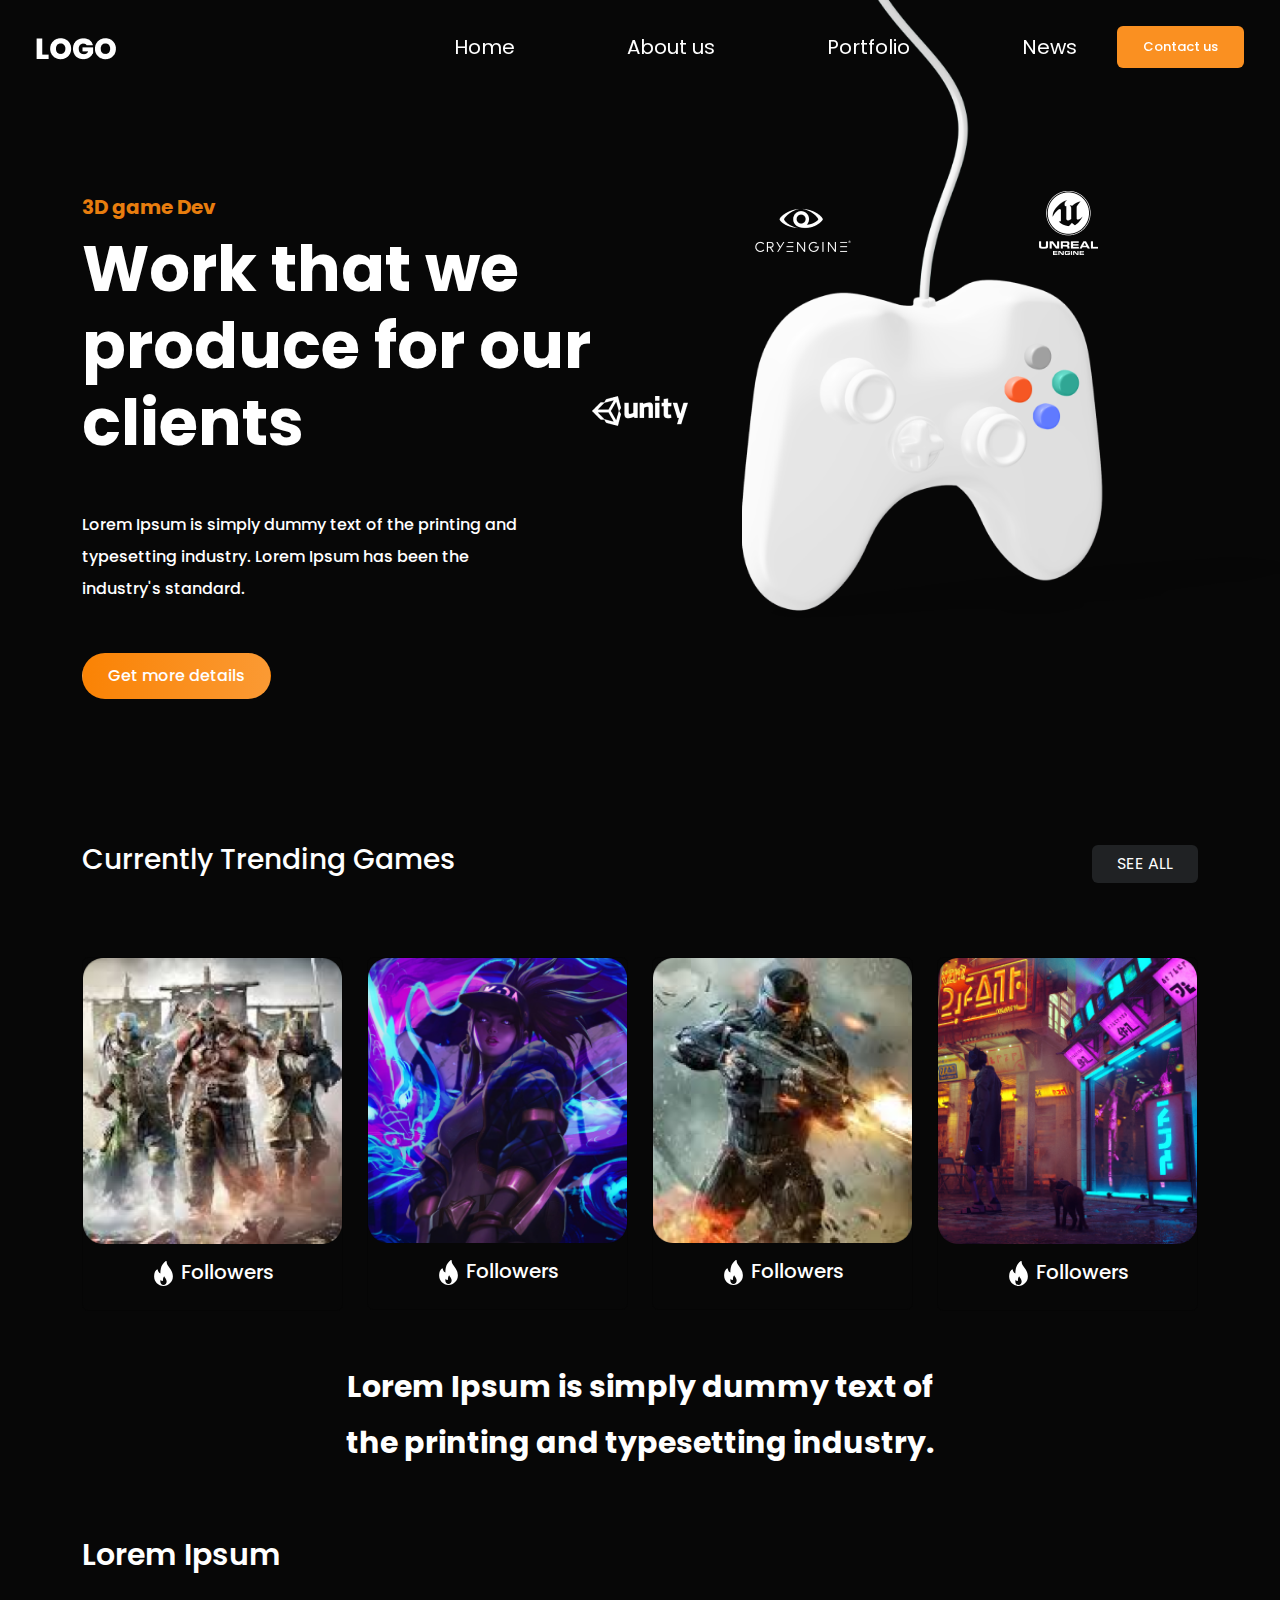
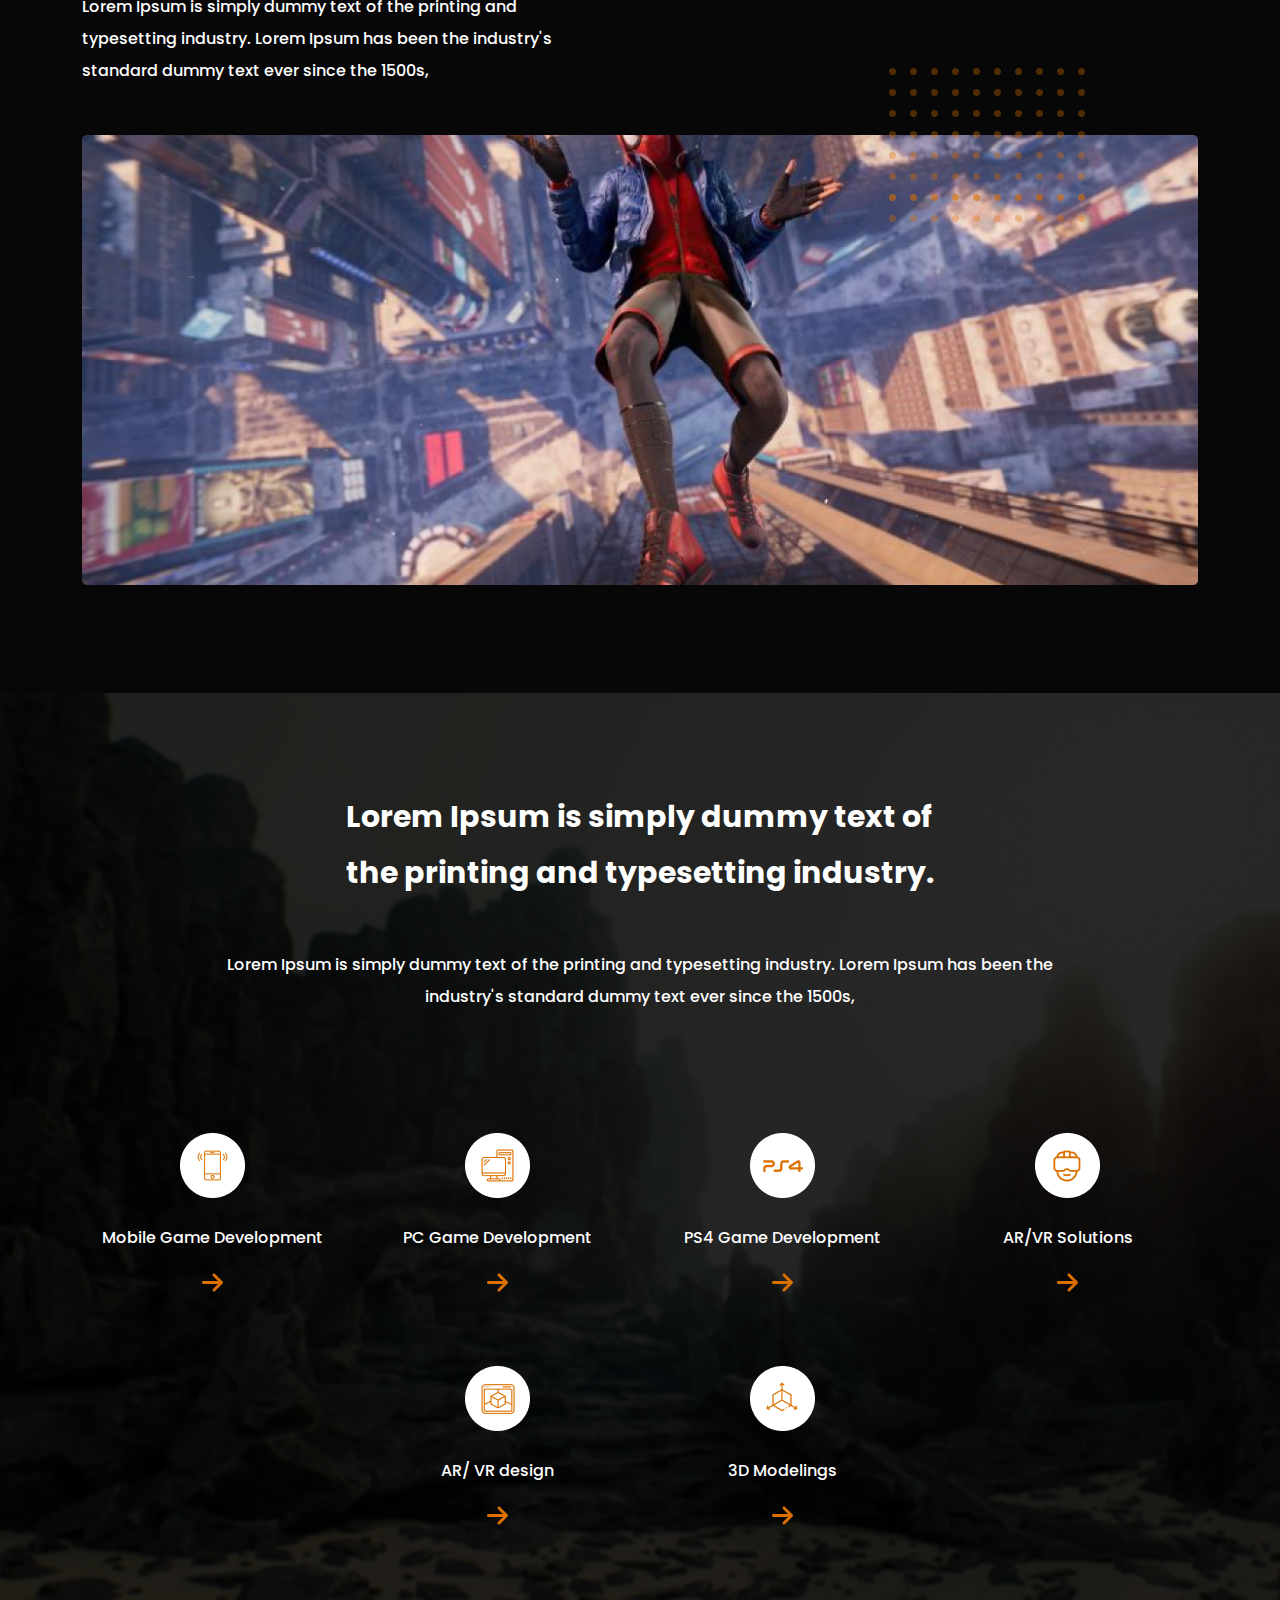
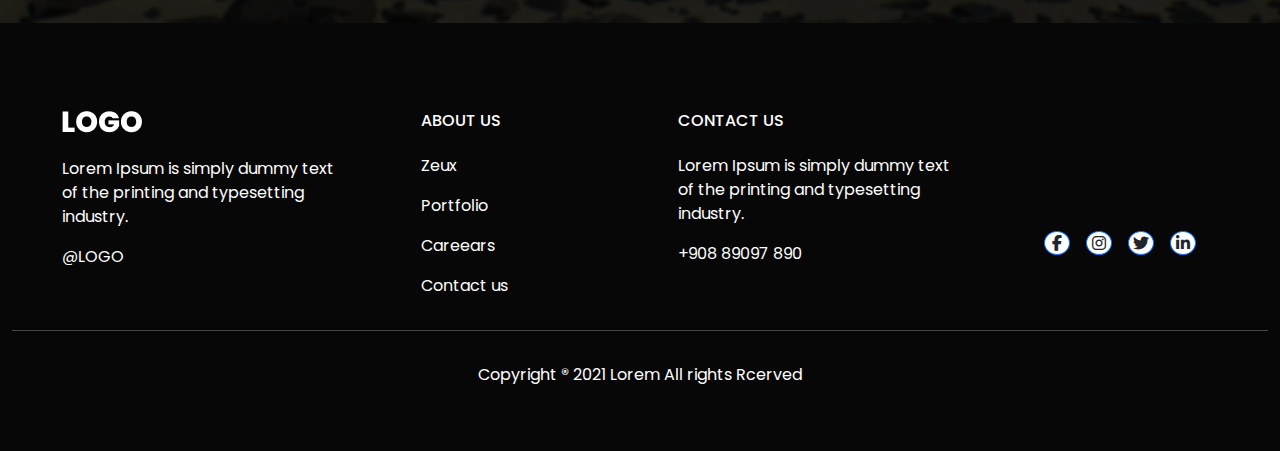
==== index.html @ c61ecbf9 "service section added" ====
<!DOCTYPE html>
<html lang="en">
  <head>
    <meta charset="UTF-8" />
    <meta name="viewport" content="width=device-width, initial-scale=1.0" />
    <title>3D Game Dev</title>
    <!-- font-awesome -->
    <link
      rel="stylesheet"
      href="https://cdnjs.cloudflare.com/ajax/libs/font-awesome/6.4.2/css/all.min.css"
    />
    <!-- bootstrap css -->
    <link rel="stylesheet" href="bootstrap/css/bootstrap.css" />
    <!-- main stylesheet -->
    <link rel="stylesheet" href="styles.css" />
  </head>
  <body>
    <!-- start header section -->
    <header class="header-sec">
      <nav class="navbar navbar-expand-lg fixed-top pt-lg-4 px-lg-4">
        <div class="container-fluid">
          <a class="navbar-brand" href="index.html">
            <img src="assets/images/LOGO.png" class="img-fluid" alt="logo" />
          </a>
          <button
            class="navbar-toggler shadow-none border-0"
            type="button"
            data-bs-toggle="offcanvas"
            data-bs-target="#offcanvasNavbar"
            aria-controls="offcanvasNavbar"
            aria-label="Toggle navigation"
          >
            <span class="navbar-toggler-icon bg-light"></span>
          </button>
          <div
            class="sidebar offcanvas offcanvas-start"
            tabindex="-1"
            id="offcanvasNavbar"
            aria-labelledby="offcanvasNavbarLabel"
          >
            <div class="offcanvas-header bg-black">
              <img src="assets/images/LOGO.png" class="img-fluid" alt="logo" />
              <button
                type="button"
                class="btn-close btn-close-white shadow-none"
                data-bs-dismiss="offcanvas"
                aria-label="Close"
              ></button>
            </div>
            <div class="offcanvas-body">
              <ul
                class="navbar-nav justify-content-lg-end justify-content-center align-items-center flex-grow-1 fs-5"
              >
                <li class="nav-item me-lg-5 pe-lg-5">
                  <a
                    class="nav-link active text-white"
                    aria-current="page"
                    href="#"
                    >Home</a
                  >
                </li>
                <li class="nav-item me-lg-5 pe-lg-5">
                  <a class="nav-link text-white" href="#">About us</a>
                </li>
                <li class="nav-item me-lg-5 pe-lg-5">
                  <a class="nav-link text-white" href="#">Portfolio</a>
                </li>
                <li class="nav-item me-lg-3 pe-lg-3 mb-lg-0 mb-md-3 mb-3">
                  <a class="nav-link text-white" href="#">News</a>
                </li>
                <button class="btn primary-btn navbtn">Contact us</button>
              </ul>
            </div>
          </div>
        </div>
      </nav>
      <!-- start hero section -->
      <section class="py-lg-5 py-5 mt-5">
        <div class="container">
          <div class="row flex-column-reverse flex-lg-row">
            <div class="col-lg-6 mb-6 mb-lg-0">
              <div class="hero_content py-lg-5 py-md-5 my-lg-5 my-md-5">
                <h4
                  class="threed-title text-center text-md-start text-lg-start"
                >
                  3D game Dev
                </h4>
                <h1
                  class="display-3 fw-bold mb-4 text-center text-md-start text-lg-start"
                >
                  Work that we produce for our clients
                </h1>
                <p
                  class="subtitle pe-lg-4 text-center text-md-start text-lg-start my-5 hero-p"
                >
                  Lorem Ipsum is simply dummy text of the printing and
                  typesetting industry. Lorem Ipsum has been the industry's
                  standard.
                </p>
                <button class="btn primary-btn herobtn mx-auto">
                  Get more details
                </button>
              </div>
            </div>
            <div class="col-lg-6">
              <div class="pt-5 pt-md-0 pt-lg-0 position-relative">
                <img
                  src="assets/images/heroimg.png"
                  alt="heroimg"
                  class="heroimg img-fluid"
                />
                <img
                  src="assets/images/cry 1.png"
                  alt="cry"
                  class="cry img-fluid"
                />
                <img
                  src="assets/images/unreal 1.png"
                  alt="unreal"
                  class="unreal img-fluid"
                />
                <img
                  src="assets/images/unity 1.png"
                  alt="unity"
                  class="unity1 img-fluid"
                />
              </div>
            </div>
          </div>
        </div>
      </section>
      <!-- end hero section -->
    </header>
    <!-- end header section -->
    <main>
      <!-- start trending game section -->
      <section class="trending-sec mb-5">
        <div class="container">
          <div class="d-flex justify-content-between align-items-center mb-5">
            <h3>Currently Trending Games</h3>
            <button
              class="btn bg-secondary text-uppercase text-white bg-opacity-25 px-4"
            >
              See All
            </button>
          </div>
          <div class="row row-cols-1 row-cols-md-4 g-4 mt-2">
            <div class="col">
              <div class="card bg-transparent">
                <img
                  src="assets/images/Rectangle 23.png"
                  class="card-img-top"
                  alt="..."
                />
                <div class="card-body text-center">
                  <h5 class="card-title text-white">
                    <svg
                      xmlns="http://www.w3.org/2000/svg"
                      width="25"
                      height="25"
                      viewBox="0 0 25 25"
                      fill="none"
                    >
                      <g clip-path="url(#clip0_1_709)">
                        <path
                          d="M21.8216 14.6372C21.5352 10.9087 19.7993 8.57221 18.2678 6.5104C16.8498 4.60161 15.625 2.95327 15.625 0.521725C15.625 0.326413 15.5156 0.147897 15.3422 0.0583953C15.1682 -0.0316437 14.9592 -0.0168976 14.801 0.0980438C12.501 1.74384 10.582 4.51772 9.91162 7.1644C9.44624 9.00703 9.38467 11.0785 9.37603 12.4466C7.252 11.993 6.77085 8.81582 6.76577 8.7812C6.74185 8.6164 6.64116 8.47299 6.49468 8.39468C6.34668 8.31738 6.17271 8.31176 6.02266 8.38603C5.91128 8.43994 3.28877 9.77246 3.13618 15.0928C3.12549 15.2698 3.125 15.4474 3.125 15.6249C3.125 20.7936 7.33081 24.9992 12.5 24.9992C12.5071 24.9997 12.5147 25.0007 12.5208 24.9992C12.5229 24.9992 12.5249 24.9992 12.5274 24.9992C17.6839 24.9844 21.875 20.7845 21.875 15.6249C21.875 15.3649 21.8216 14.6372 21.8216 14.6372ZM12.5 23.9576C10.7768 23.9576 9.375 22.4644 9.375 20.6289C9.375 20.5664 9.37451 20.5033 9.37905 20.426C9.3999 19.6519 9.54692 19.1235 9.70815 18.772C10.0103 19.421 10.5504 20.0176 11.4278 20.0176C11.7157 20.0176 11.9487 19.7846 11.9487 19.4968C11.9487 18.7553 11.964 17.8998 12.1486 17.1277C12.3129 16.4432 12.7055 15.7148 13.203 15.131C13.4242 15.8888 13.8556 16.5021 14.2767 17.1008C14.8794 17.9572 15.5025 18.8427 15.6119 20.3527C15.6185 20.4422 15.6251 20.5323 15.6251 20.6289C15.625 22.4644 14.2232 23.9576 12.5 23.9576Z"
                          fill="white"
                        />
                      </g>
                      <defs>
                        <clipPath id="clip0_1_709">
                          <rect width="25" height="25" fill="white" />
                        </clipPath>
                      </defs>
                    </svg>
                    Followers
                  </h5>
                </div>
              </div>
            </div>
            <div class="col">
              <div class="card bg-transparent">
                <img
                  src="assets/images/Rectangle 24.png"
                  class="card-img-top"
                  alt="..."
                />
                <div class="card-body text-center">
                  <h5 class="card-title text-white">
                    <svg
                      xmlns="http://www.w3.org/2000/svg"
                      width="25"
                      height="25"
                      viewBox="0 0 25 25"
                      fill="none"
                    >
                      <g clip-path="url(#clip0_1_709)">
                        <path
                          d="M21.8216 14.6372C21.5352 10.9087 19.7993 8.57221 18.2678 6.5104C16.8498 4.60161 15.625 2.95327 15.625 0.521725C15.625 0.326413 15.5156 0.147897 15.3422 0.0583953C15.1682 -0.0316437 14.9592 -0.0168976 14.801 0.0980438C12.501 1.74384 10.582 4.51772 9.91162 7.1644C9.44624 9.00703 9.38467 11.0785 9.37603 12.4466C7.252 11.993 6.77085 8.81582 6.76577 8.7812C6.74185 8.6164 6.64116 8.47299 6.49468 8.39468C6.34668 8.31738 6.17271 8.31176 6.02266 8.38603C5.91128 8.43994 3.28877 9.77246 3.13618 15.0928C3.12549 15.2698 3.125 15.4474 3.125 15.6249C3.125 20.7936 7.33081 24.9992 12.5 24.9992C12.5071 24.9997 12.5147 25.0007 12.5208 24.9992C12.5229 24.9992 12.5249 24.9992 12.5274 24.9992C17.6839 24.9844 21.875 20.7845 21.875 15.6249C21.875 15.3649 21.8216 14.6372 21.8216 14.6372ZM12.5 23.9576C10.7768 23.9576 9.375 22.4644 9.375 20.6289C9.375 20.5664 9.37451 20.5033 9.37905 20.426C9.3999 19.6519 9.54692 19.1235 9.70815 18.772C10.0103 19.421 10.5504 20.0176 11.4278 20.0176C11.7157 20.0176 11.9487 19.7846 11.9487 19.4968C11.9487 18.7553 11.964 17.8998 12.1486 17.1277C12.3129 16.4432 12.7055 15.7148 13.203 15.131C13.4242 15.8888 13.8556 16.5021 14.2767 17.1008C14.8794 17.9572 15.5025 18.8427 15.6119 20.3527C15.6185 20.4422 15.6251 20.5323 15.6251 20.6289C15.625 22.4644 14.2232 23.9576 12.5 23.9576Z"
                          fill="white"
                        />
                      </g>
                      <defs>
                        <clipPath id="clip0_1_709">
                          <rect width="25" height="25" fill="white" />
                        </clipPath>
                      </defs>
                    </svg>
                    Followers
                  </h5>
                </div>
              </div>
            </div>
            <div class="col">
              <div class="card bg-transparent">
                <img
                  src="assets/images/Rectangle 25.png"
                  class="card-img-top"
                  alt="..."
                />
                <div class="card-body text-center">
                  <h5 class="card-title text-white">
                    <svg
                      xmlns="http://www.w3.org/2000/svg"
                      width="25"
                      height="25"
                      viewBox="0 0 25 25"
                      fill="none"
                    >
                      <g clip-path="url(#clip0_1_709)">
                        <path
                          d="M21.8216 14.6372C21.5352 10.9087 19.7993 8.57221 18.2678 6.5104C16.8498 4.60161 15.625 2.95327 15.625 0.521725C15.625 0.326413 15.5156 0.147897 15.3422 0.0583953C15.1682 -0.0316437 14.9592 -0.0168976 14.801 0.0980438C12.501 1.74384 10.582 4.51772 9.91162 7.1644C9.44624 9.00703 9.38467 11.0785 9.37603 12.4466C7.252 11.993 6.77085 8.81582 6.76577 8.7812C6.74185 8.6164 6.64116 8.47299 6.49468 8.39468C6.34668 8.31738 6.17271 8.31176 6.02266 8.38603C5.91128 8.43994 3.28877 9.77246 3.13618 15.0928C3.12549 15.2698 3.125 15.4474 3.125 15.6249C3.125 20.7936 7.33081 24.9992 12.5 24.9992C12.5071 24.9997 12.5147 25.0007 12.5208 24.9992C12.5229 24.9992 12.5249 24.9992 12.5274 24.9992C17.6839 24.9844 21.875 20.7845 21.875 15.6249C21.875 15.3649 21.8216 14.6372 21.8216 14.6372ZM12.5 23.9576C10.7768 23.9576 9.375 22.4644 9.375 20.6289C9.375 20.5664 9.37451 20.5033 9.37905 20.426C9.3999 19.6519 9.54692 19.1235 9.70815 18.772C10.0103 19.421 10.5504 20.0176 11.4278 20.0176C11.7157 20.0176 11.9487 19.7846 11.9487 19.4968C11.9487 18.7553 11.964 17.8998 12.1486 17.1277C12.3129 16.4432 12.7055 15.7148 13.203 15.131C13.4242 15.8888 13.8556 16.5021 14.2767 17.1008C14.8794 17.9572 15.5025 18.8427 15.6119 20.3527C15.6185 20.4422 15.6251 20.5323 15.6251 20.6289C15.625 22.4644 14.2232 23.9576 12.5 23.9576Z"
                          fill="white"
                        />
                      </g>
                      <defs>
                        <clipPath id="clip0_1_709">
                          <rect width="25" height="25" fill="white" />
                        </clipPath>
                      </defs>
                    </svg>
                    Followers
                  </h5>
                </div>
              </div>
            </div>
            <div class="col">
              <div class="card bg-transparent">
                <img
                  src="assets/images/Rectangle 26.png"
                  class="card-img-top"
                  alt="..."
                />
                <div class="card-body text-center">
                  <h5 class="card-title text-white">
                    <svg
                      xmlns="http://www.w3.org/2000/svg"
                      width="25"
                      height="25"
                      viewBox="0 0 25 25"
                      fill="none"
                    >
                      <g clip-path="url(#clip0_1_709)">
                        <path
                          d="M21.8216 14.6372C21.5352 10.9087 19.7993 8.57221 18.2678 6.5104C16.8498 4.60161 15.625 2.95327 15.625 0.521725C15.625 0.326413 15.5156 0.147897 15.3422 0.0583953C15.1682 -0.0316437 14.9592 -0.0168976 14.801 0.0980438C12.501 1.74384 10.582 4.51772 9.91162 7.1644C9.44624 9.00703 9.38467 11.0785 9.37603 12.4466C7.252 11.993 6.77085 8.81582 6.76577 8.7812C6.74185 8.6164 6.64116 8.47299 6.49468 8.39468C6.34668 8.31738 6.17271 8.31176 6.02266 8.38603C5.91128 8.43994 3.28877 9.77246 3.13618 15.0928C3.12549 15.2698 3.125 15.4474 3.125 15.6249C3.125 20.7936 7.33081 24.9992 12.5 24.9992C12.5071 24.9997 12.5147 25.0007 12.5208 24.9992C12.5229 24.9992 12.5249 24.9992 12.5274 24.9992C17.6839 24.9844 21.875 20.7845 21.875 15.6249C21.875 15.3649 21.8216 14.6372 21.8216 14.6372ZM12.5 23.9576C10.7768 23.9576 9.375 22.4644 9.375 20.6289C9.375 20.5664 9.37451 20.5033 9.37905 20.426C9.3999 19.6519 9.54692 19.1235 9.70815 18.772C10.0103 19.421 10.5504 20.0176 11.4278 20.0176C11.7157 20.0176 11.9487 19.7846 11.9487 19.4968C11.9487 18.7553 11.964 17.8998 12.1486 17.1277C12.3129 16.4432 12.7055 15.7148 13.203 15.131C13.4242 15.8888 13.8556 16.5021 14.2767 17.1008C14.8794 17.9572 15.5025 18.8427 15.6119 20.3527C15.6185 20.4422 15.6251 20.5323 15.6251 20.6289C15.625 22.4644 14.2232 23.9576 12.5 23.9576Z"
                          fill="white"
                        />
                      </g>
                      <defs>
                        <clipPath id="clip0_1_709">
                          <rect width="25" height="25" fill="white" />
                        </clipPath>
                      </defs>
                    </svg>
                    Followers
                  </h5>
                </div>
              </div>
            </div>
          </div>
          <div class="row my-5">
            <h2 class="sec-title text-center trending-title">
              Lorem Ipsum is simply dummy text of the printing and typesetting
              industry.
            </h2>
          </div>
          <div class="row align-items-center mt-5 justify-content-start">
            <h4 class="sec-title fw-semibold text-start">Lorem Ipsum</h4>
            <p class="subtitle trending-sub mb-5">
              Lorem Ipsum is simply dummy text of the printing and typesetting
              industry. Lorem Ipsum has been the industry's standard dummy text
              ever since the 1500s,
            </p>
            <div class="col-12 position-relative">
              <img
                src="assets/images/trendinggame.png"
                alt="trending"
                class="img-fluid w-100 z-3"
              />
              <img
                src="assets/images/circle.png"
                alt="circle"
                class="img-fluid circle z-0"
              />
            </div>
          </div>
        </div>
      </section>
      <!-- end trending game section -->

      <!-- start service section -->
      <section class="services-sec">
        <div class="container">
          <div class="row py-5 justify-content-center">
            <div class="service-content mb-5">
              <h2 class="sec-title text-center trending-title pt-5">
                Lorem Ipsum is simply dummy text of the printing and typesetting
                industry.
              </h2>
              <p class="subtitle services-sub my-5 text-center">
                Lorem Ipsum is simply dummy text of the printing and typesetting
                industry. Lorem Ipsum has been the industry's standard dummy
                text ever since the 1500s,
              </p>
            </div>
            <div class="col-6 col-md-4 col-lg-3 text-center mb-5">
              <img
                src="assets/images/Group 48.png"
                class="img-fluid my-4"
                alt="g-48"
              />
              <p class="subtitle">Mobile Game Development</p>
              <svg
                xmlns="http://www.w3.org/2000/svg"
                width="21"
                height="21"
                viewBox="0 0 21 21"
                fill="none"
              >
                <g clip-path="url(#clip0_1_592)">
                  <path
                    d="M1.26222 11.974C1.34814 11.988 1.4351 11.9944 1.52211 11.9933L16.3372 11.9933L16.0141 12.1435C15.6984 12.293 15.4111 12.4964 15.1652 12.7446L11.0107 16.8991C10.4635 17.4214 10.3716 18.2616 10.7928 18.8899C11.2831 19.5595 12.2232 19.7048 12.8928 19.2146C12.9469 19.1749 12.9983 19.1317 13.0466 19.0853L20.5593 11.5726C21.1464 10.9861 21.147 10.0348 20.5605 9.44765C20.5601 9.44728 20.5597 9.44685 20.5593 9.44648L13.0466 1.93378C12.459 1.34784 11.5077 1.34916 10.9217 1.93674C10.8756 1.98299 10.8325 2.0322 10.7928 2.08404C10.3716 2.71233 10.4635 3.55258 11.0107 4.0749L15.1577 8.23693C15.3781 8.45762 15.6316 8.64267 15.909 8.78536L16.3597 8.9882L1.6048 8.9882C0.837233 8.9597 0.163813 9.49587 0.0196152 10.2503C-0.113218 11.0695 0.443098 11.8411 1.26222 11.974Z"
                    fill="#DC7000"
                  />
                </g>
                <defs>
                  <clipPath id="clip0_1_592">
                    <rect
                      width="21"
                      height="21"
                      fill="white"
                      transform="matrix(-1 0 0 -1 21 21)"
                    />
                  </clipPath>
                </defs>
              </svg>
            </div>
            <div class="col-6 col-md-4 col-lg-3 text-center mb-5">
              <img
                src="assets/images/Group 49.png"
                class="img-fluid my-4"
                alt="g-48"
              />
              <p class="subtitle">PC Game Development</p>
              <svg
                xmlns="http://www.w3.org/2000/svg"
                width="21"
                height="21"
                viewBox="0 0 21 21"
                fill="none"
              >
                <g clip-path="url(#clip0_1_592)">
                  <path
                    d="M1.26222 11.974C1.34814 11.988 1.4351 11.9944 1.52211 11.9933L16.3372 11.9933L16.0141 12.1435C15.6984 12.293 15.4111 12.4964 15.1652 12.7446L11.0107 16.8991C10.4635 17.4214 10.3716 18.2616 10.7928 18.8899C11.2831 19.5595 12.2232 19.7048 12.8928 19.2146C12.9469 19.1749 12.9983 19.1317 13.0466 19.0853L20.5593 11.5726C21.1464 10.9861 21.147 10.0348 20.5605 9.44765C20.5601 9.44728 20.5597 9.44685 20.5593 9.44648L13.0466 1.93378C12.459 1.34784 11.5077 1.34916 10.9217 1.93674C10.8756 1.98299 10.8325 2.0322 10.7928 2.08404C10.3716 2.71233 10.4635 3.55258 11.0107 4.0749L15.1577 8.23693C15.3781 8.45762 15.6316 8.64267 15.909 8.78536L16.3597 8.9882L1.6048 8.9882C0.837233 8.9597 0.163813 9.49587 0.0196152 10.2503C-0.113218 11.0695 0.443098 11.8411 1.26222 11.974Z"
                    fill="#DC7000"
                  />
                </g>
                <defs>
                  <clipPath id="clip0_1_592">
                    <rect
                      width="21"
                      height="21"
                      fill="white"
                      transform="matrix(-1 0 0 -1 21 21)"
                    />
                  </clipPath>
                </defs>
              </svg>
            </div>
            <div class="col-6 col-md-4 col-lg-3 text-center mb-5">
              <img
                src="assets/images/Group 50.png"
                class="img-fluid my-4"
                alt="g-48"
              />
              <p class="subtitle">PS4 Game Development</p>
              <svg
                xmlns="http://www.w3.org/2000/svg"
                width="21"
                height="21"
                viewBox="0 0 21 21"
                fill="none"
              >
                <g clip-path="url(#clip0_1_592)">
                  <path
                    d="M1.26222 11.974C1.34814 11.988 1.4351 11.9944 1.52211 11.9933L16.3372 11.9933L16.0141 12.1435C15.6984 12.293 15.4111 12.4964 15.1652 12.7446L11.0107 16.8991C10.4635 17.4214 10.3716 18.2616 10.7928 18.8899C11.2831 19.5595 12.2232 19.7048 12.8928 19.2146C12.9469 19.1749 12.9983 19.1317 13.0466 19.0853L20.5593 11.5726C21.1464 10.9861 21.147 10.0348 20.5605 9.44765C20.5601 9.44728 20.5597 9.44685 20.5593 9.44648L13.0466 1.93378C12.459 1.34784 11.5077 1.34916 10.9217 1.93674C10.8756 1.98299 10.8325 2.0322 10.7928 2.08404C10.3716 2.71233 10.4635 3.55258 11.0107 4.0749L15.1577 8.23693C15.3781 8.45762 15.6316 8.64267 15.909 8.78536L16.3597 8.9882L1.6048 8.9882C0.837233 8.9597 0.163813 9.49587 0.0196152 10.2503C-0.113218 11.0695 0.443098 11.8411 1.26222 11.974Z"
                    fill="#DC7000"
                  />
                </g>
                <defs>
                  <clipPath id="clip0_1_592">
                    <rect
                      width="21"
                      height="21"
                      fill="white"
                      transform="matrix(-1 0 0 -1 21 21)"
                    />
                  </clipPath>
                </defs>
              </svg>
            </div>
            <div class="col-6 col-md-4 col-lg-3 text-center mb-5">
              <img
                src="assets/images/Group 51.png"
                class="img-fluid my-4"
                alt="g-48"
              />
              <p class="subtitle">AR/VR Solutions</p>
              <svg
                xmlns="http://www.w3.org/2000/svg"
                width="21"
                height="21"
                viewBox="0 0 21 21"
                fill="none"
              >
                <g clip-path="url(#clip0_1_592)">
                  <path
                    d="M1.26222 11.974C1.34814 11.988 1.4351 11.9944 1.52211 11.9933L16.3372 11.9933L16.0141 12.1435C15.6984 12.293 15.4111 12.4964 15.1652 12.7446L11.0107 16.8991C10.4635 17.4214 10.3716 18.2616 10.7928 18.8899C11.2831 19.5595 12.2232 19.7048 12.8928 19.2146C12.9469 19.1749 12.9983 19.1317 13.0466 19.0853L20.5593 11.5726C21.1464 10.9861 21.147 10.0348 20.5605 9.44765C20.5601 9.44728 20.5597 9.44685 20.5593 9.44648L13.0466 1.93378C12.459 1.34784 11.5077 1.34916 10.9217 1.93674C10.8756 1.98299 10.8325 2.0322 10.7928 2.08404C10.3716 2.71233 10.4635 3.55258 11.0107 4.0749L15.1577 8.23693C15.3781 8.45762 15.6316 8.64267 15.909 8.78536L16.3597 8.9882L1.6048 8.9882C0.837233 8.9597 0.163813 9.49587 0.0196152 10.2503C-0.113218 11.0695 0.443098 11.8411 1.26222 11.974Z"
                    fill="#DC7000"
                  />
                </g>
                <defs>
                  <clipPath id="clip0_1_592">
                    <rect
                      width="21"
                      height="21"
                      fill="white"
                      transform="matrix(-1 0 0 -1 21 21)"
                    />
                  </clipPath>
                </defs>
              </svg>
            </div>
            <div class="col-6 col-md-4 col-lg-3 text-center mb-5">
              <img
                src="assets/images/Group 52.png"
                class="img-fluid my-4"
                alt="g-48"
              />
              <p class="subtitle">AR/ VR design</p>
              <svg
                xmlns="http://www.w3.org/2000/svg"
                width="21"
                height="21"
                viewBox="0 0 21 21"
                fill="none"
              >
                <g clip-path="url(#clip0_1_592)">
                  <path
                    d="M1.26222 11.974C1.34814 11.988 1.4351 11.9944 1.52211 11.9933L16.3372 11.9933L16.0141 12.1435C15.6984 12.293 15.4111 12.4964 15.1652 12.7446L11.0107 16.8991C10.4635 17.4214 10.3716 18.2616 10.7928 18.8899C11.2831 19.5595 12.2232 19.7048 12.8928 19.2146C12.9469 19.1749 12.9983 19.1317 13.0466 19.0853L20.5593 11.5726C21.1464 10.9861 21.147 10.0348 20.5605 9.44765C20.5601 9.44728 20.5597 9.44685 20.5593 9.44648L13.0466 1.93378C12.459 1.34784 11.5077 1.34916 10.9217 1.93674C10.8756 1.98299 10.8325 2.0322 10.7928 2.08404C10.3716 2.71233 10.4635 3.55258 11.0107 4.0749L15.1577 8.23693C15.3781 8.45762 15.6316 8.64267 15.909 8.78536L16.3597 8.9882L1.6048 8.9882C0.837233 8.9597 0.163813 9.49587 0.0196152 10.2503C-0.113218 11.0695 0.443098 11.8411 1.26222 11.974Z"
                    fill="#DC7000"
                  />
                </g>
                <defs>
                  <clipPath id="clip0_1_592">
                    <rect
                      width="21"
                      height="21"
                      fill="white"
                      transform="matrix(-1 0 0 -1 21 21)"
                    />
                  </clipPath>
                </defs>
              </svg>
            </div>
            <div class="col-6 col-md-4 col-lg-3 text-center mb-5">
              <img
                src="assets/images/Group 53.png"
                class="img-fluid my-4"
                alt="g-48"
              />
              <p class="subtitle">3D Modelings</p>
              <svg
                xmlns="http://www.w3.org/2000/svg"
                width="21"
                height="21"
                viewBox="0 0 21 21"
                fill="none"
              >
                <g clip-path="url(#clip0_1_592)">
                  <path
                    d="M1.26222 11.974C1.34814 11.988 1.4351 11.9944 1.52211 11.9933L16.3372 11.9933L16.0141 12.1435C15.6984 12.293 15.4111 12.4964 15.1652 12.7446L11.0107 16.8991C10.4635 17.4214 10.3716 18.2616 10.7928 18.8899C11.2831 19.5595 12.2232 19.7048 12.8928 19.2146C12.9469 19.1749 12.9983 19.1317 13.0466 19.0853L20.5593 11.5726C21.1464 10.9861 21.147 10.0348 20.5605 9.44765C20.5601 9.44728 20.5597 9.44685 20.5593 9.44648L13.0466 1.93378C12.459 1.34784 11.5077 1.34916 10.9217 1.93674C10.8756 1.98299 10.8325 2.0322 10.7928 2.08404C10.3716 2.71233 10.4635 3.55258 11.0107 4.0749L15.1577 8.23693C15.3781 8.45762 15.6316 8.64267 15.909 8.78536L16.3597 8.9882L1.6048 8.9882C0.837233 8.9597 0.163813 9.49587 0.0196152 10.2503C-0.113218 11.0695 0.443098 11.8411 1.26222 11.974Z"
                    fill="#DC7000"
                  />
                </g>
                <defs>
                  <clipPath id="clip0_1_592">
                    <rect
                      width="21"
                      height="21"
                      fill="white"
                      transform="matrix(-1 0 0 -1 21 21)"
                    />
                  </clipPath>
                </defs>
              </svg>
            </div>
          </div>
        </div>
      </section>
      <!-- end service section -->
    </main>
    <!-- start footer section -->
    <div class="container-fluid my-5">
      <footer class="text-center text-lg-start text-white">
        <div class="container-fluid p-4 pb-0">
          <div class="row">
            <div class="col-md-3 col-lg-3 col-xl-3 mx-auto mt-3">
              <a class="navbar-brand" href="index.html">
                <img
                  src="assets/images/LOGO.png"
                  class="img-fluid mb-4"
                  alt="logo"
                />
              </a>
              <p>
                Lorem Ipsum is simply dummy text of the printing and typesetting
                industry.
              </p>
              <span class="mt-5 text-uppercase">@logo</span>
            </div>
            <hr class="w-100 clearfix d-md-none" />
            <div class="col-md-2 col-lg-2 col-xl-2 mx-auto mt-3">
              <h6 class="text-uppercase mb-4 font-weight-bold">About us</h6>
              <p>
                <a class="text-white">Zeux</a>
              </p>
              <p>
                <a class="text-white">Portfolio</a>
              </p>
              <p>
                <a class="text-white">Careears</a>
              </p>
              <p>
                <a class="text-white">Contact us</a>
              </p>
            </div>
            <hr class="w-100 clearfix d-md-none" />
            <hr class="w-100 clearfix d-md-none" />
            <div class="col-md-4 col-lg-3 col-xl-3 mx-auto mt-3">
              <h6 class="text-uppercase mb-4 font-weight-bold">Contact us</h6>
              <p>
                Lorem Ipsum is simply dummy text of the printing and typesetting
                industry.
              </p>
              <p>+908 89097 890</p>
            </div>
            <div class="col-md-3 col-lg-2 col-xl-2 mx-auto mt-3">
              <div
                class="d-flex align-items-end flex justify-content-center social-icon"
              >
                <a
                  class="btn btn-primary btn-floating me-3 bg-white d-flex align-items-center justify-content-center"
                  href="#!"
                  role="button"
                  ><i class="fa-brands fa-facebook-f text-dark"></i
                ></a>
                <a
                  class="btn btn-primary btn-floating me-3 bg-white d-flex align-items-center justify-content-center"
                  href="#!"
                  role="button"
                  ><i class="fab fa-instagram text-dark"></i
                ></a>
                <a
                  class="btn btn-primary btn-floating me-3 bg-white d-flex align-items-center justify-content-center"
                  href="#!"
                  role="button"
                  ><i class="fa-brands fa-twitter text-dark"></i
                ></a>
                <a
                  class="btn btn-primary btn-floating me-3 bg-white d-flex align-items-center justify-content-center"
                  href="#!"
                  role="button"
                  ><i class="fa-brands fa-linkedin-in text-dark"></i
                ></a>
              </div>
            </div>
          </div>
        </div>
        <hr class="w-100" />
        <div class="text-center p-3">
          <span>Copyright ® 2021 Lorem All rights Rcerved</span>
        </div>
      </footer>
    </div>
    <!-- end footer section -->

    <script src="bootstrap/js/bootstrap.bundle.js"></script>
  </body>
</html>
---- styles.css ----
/* google fonts */
@import url("https://fonts.googleapis.com/css2?family=Poppins:wght@300;400;500;600;700;800&display=swap");

/**********************************************
# Design Steps
1. Default css
2. Variable
3. reusable css
4. Header section
5. hero section
6. Trending section
7. Services section
#. footer section
0. responsive
 
 **********************************************/

/************* 1. Default css ************/
* {
  font-family: "Poppins", sans-serif;
  margin: 0;
  padding: 0;
  box-sizing: border-box;
}

body {
  background: #070707;
  color: #fff;
  overflow-x: hidden;
}

html {
  overflow-x: hidden;
}

a {
  text-decoration: none;
}

/************* 2. Variable *************/
:root {
  --primary-color: #fa9021;
  --secondary-color: #e87d0e;
}

/************* 3. reusable css *************/
.sec-title {
  color: #fff;
  text-align: center;
  font-family: Poppins;
  font-size: 30px;
  font-style: normal;
  font-weight: 700;
  line-height: 187.5%;
}

.subtitle {
  color: #fff;
  font-family: Poppins;
  font-size: 16px;
  font-style: normal;
  font-weight: 500;
  line-height: 200%;
}

.primary-btn {
  display: inline-flex;
  padding: 10px 25px;
  justify-content: center;
  align-items: center;
  font-size: 13px;
  font-weight: 500;
  border-radius: 6px;
  color: #fff;
  transition: 0.6s;
}

.primary-btn:hover {
  background: #fff;
  color: var(--primary-color);
  border: 1px solid var(--primary-color);
}

/************* 4. Header section *************/
.navbtn {
  background-color: var(--primary-color);
}

.navbar-nav li {
  position: relative;
}

.navbar-nav li a:after {
  content: "";
  display: block;
  width: 0;
  height: 4px;
  background: url("assets/images/border-bottom.svg") no-repeat;
  position: absolute;
  bottom: -5px;
  margin-inline: auto !important;
  transition: 0.3s;
}

.navbar-nav li a:hover:after {
  width: 100%;
}

/************* 5. hero section *************/
.heroimg {
  position: relative;
  top: -100px;
  left: 90px;
}

.threed-title {
  color: #e87d0e;
  font-family: Poppins;
  font-size: 20px;
  font-style: normal;
  font-weight: 700;
  line-height: 155.2%;
}

.herobtn {
  border-radius: 40px;
  background: linear-gradient(92deg, #fa8305 2.08%, #fb9e3c 117.25%);
  font-size: 16px;
}

.cry {
  position: absolute;
  top: 85px;
  left: 100px;
}

.unreal {
  position: absolute;
  top: 95px;
  right: 100px;
}

.unity1 {
  position: absolute;
  top: 300px;
  left: -60px;
}

/************* 6. Trending section *************/
.circle {
  position: absolute;
  top: -67px;
  right: 125px;
}

/************* 7. Services section *************/
section.services-sec {
  background-image: url("assets/images/services-bg.png");
  width: 100%;
  min-height: 881px;
  background-position: center;
  background-repeat: no-repeat;
  background-size: cover;
  margin-top: 108px;
}

/************* #. footer section *************/
.btn-floating {
  width: 24px;
  height: 24px;
  border-radius: 50%;
  background: #fff;
}

/************* 0. responsive *************/
@media (min-width: 769px) {
  .hero-p {
    width: 85%;
  }

  .social-icon {
    margin-top: 120px;
  }

  .trending-title {
    width: 55%;
    margin-inline: auto;
  }

  .trending-sub {
    width: 45%;
  }

  .services-sub {
    width: 75%;
    margin-inline: auto;
  }
}

@media (max-width: 769px) {
  .sec-title {
    font-size: 24px;
  }

  .offcanvas-body {
    background: #070707;
  }
  .herobtn {
    display: flex;
  }

  .cry,
  .unity1,
  .unreal {
    display: none;
  }

  .heroimg {
    left: 122px;
  }
}

@media (max-width: 426px) {
  .heroimg {
    left: 68px;
  }
}
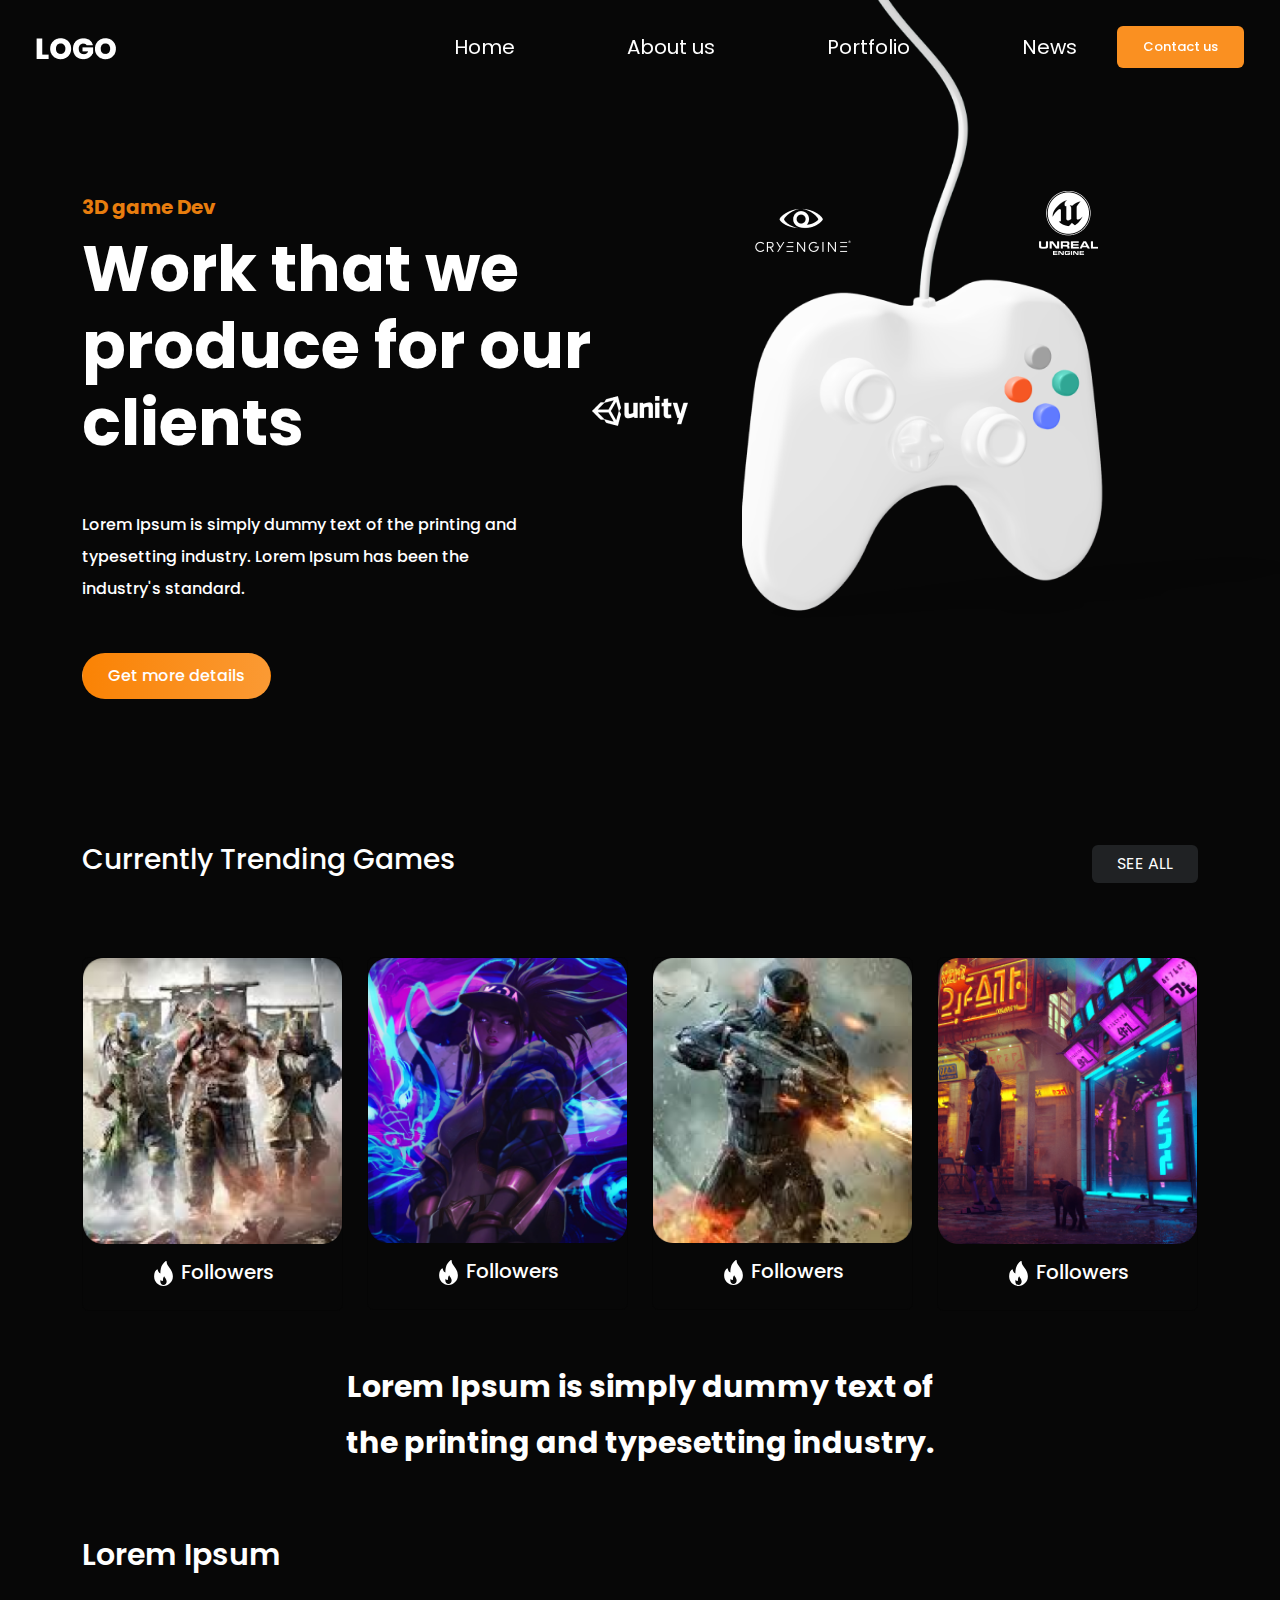
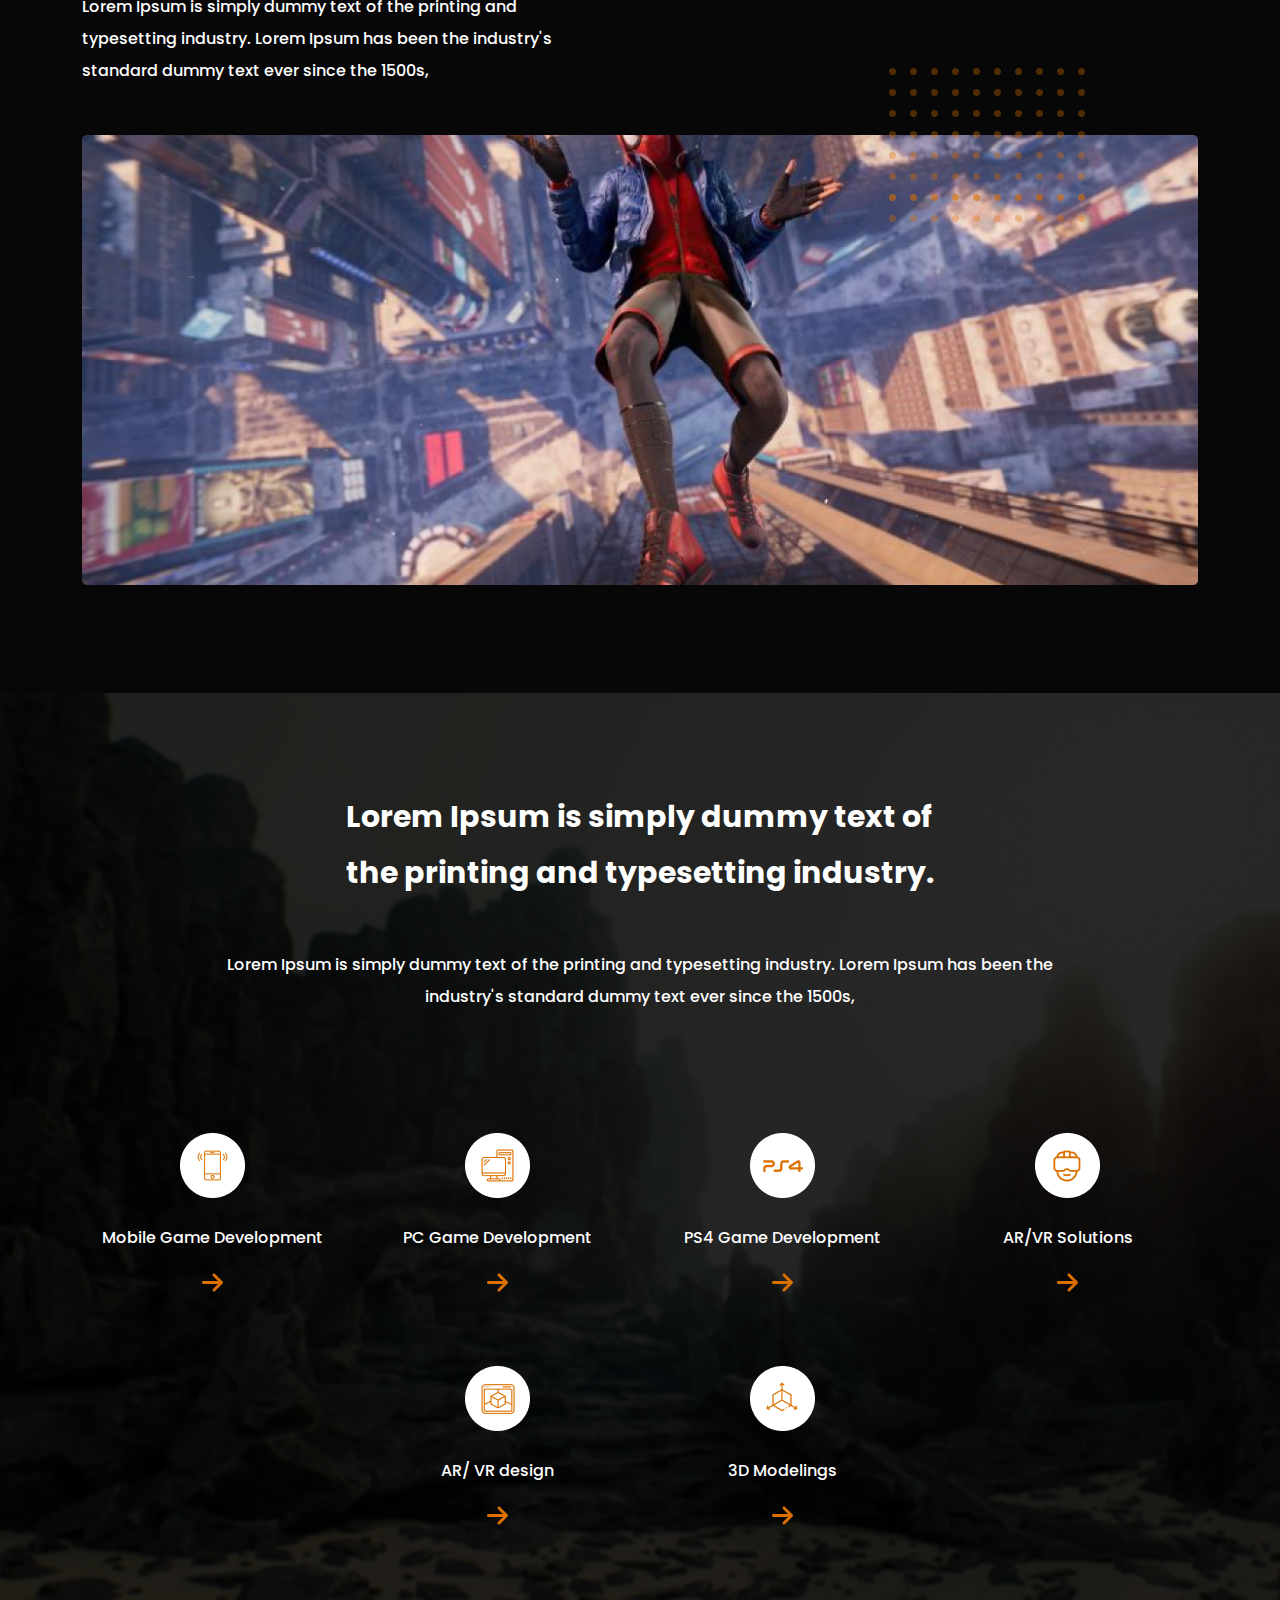
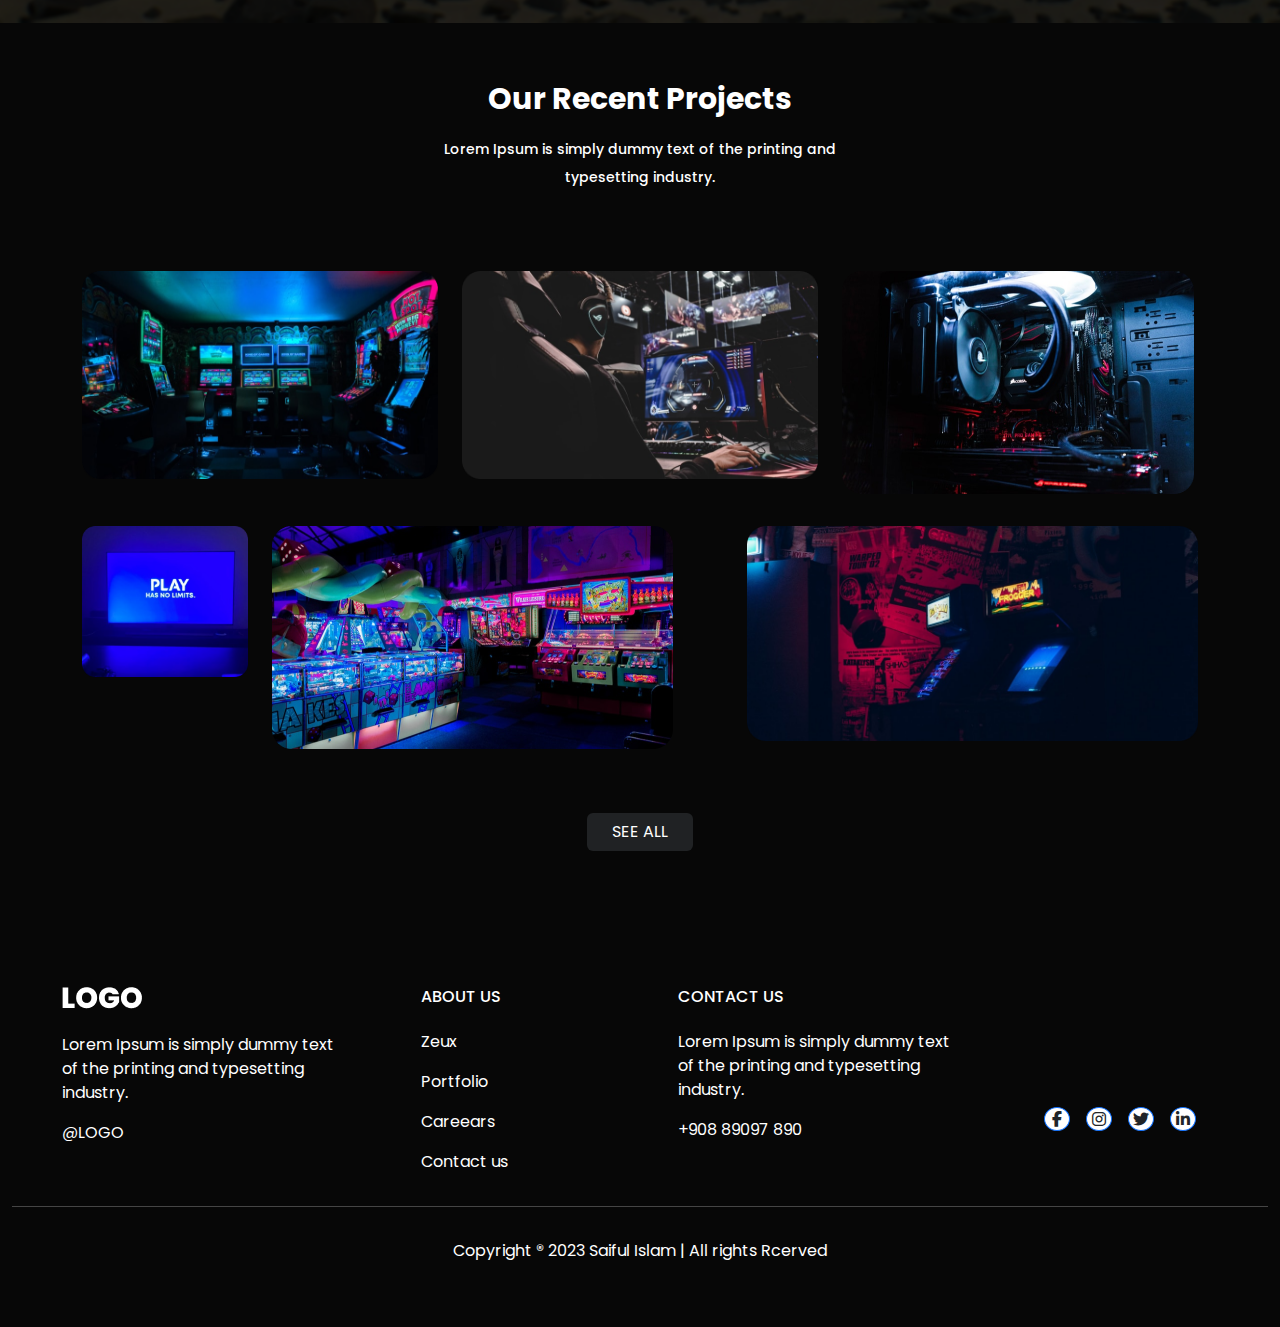
==== commit 4ea2b033: "project section added" ====
--- a/index.html
+++ b/index.html
@@ -519,6 +519,48 @@
         </div>
       </section>
       <!-- end service section -->
+
+      <!-- start project section -->
+      <section class="project">
+        <div class="container">
+          <div class="row">
+            <div class="mb-5">
+              <h2 class="sec-title text-center trending-title pt-5">
+                Our Recent Projects
+              </h2>
+              <p class="subtitle project-sub text-center">
+                Lorem Ipsum is simply dummy text of the printing and typesetting industry. 
+              </p>
+            </div>
+            <div class="col-6 col-md-4 col-lg-4 my-3">
+              <img src="assets/images/Rectangle 15.png" alt="" class="img-fluid">
+            </div>
+            <div class="col-6 col-md-4 col-lg-4 my-3">
+              <img src="assets/images/Rectangle 16.png" alt="" class="img-fluid">
+            </div>
+            <div class="col-6 col-md-4 col-lg-4 my-3">
+              <img src="assets/images/Rectangle 17.png" alt="" class="img-fluid">
+            </div>
+            <div class="col-6 col-md-2 col-lg-2 my-3">
+              <img src="assets/images/Rectangle 19.png" alt="" class="img-fluid">
+            </div>
+            <div class="col-6 col-md-5 col-lg-5 my-3">
+              <img src="assets/images/Rectangle 18.png" alt="" class="img-fluid">
+            </div>
+            <div class="col-6 col-md-5 col-lg-5 my-3">
+              <img src="assets/images/Rectangle 20.png" alt="" class="img-fluid">
+            </div>
+            <div class="text-center my-5">
+              <button
+              class="btn bg-secondary text-uppercase text-white bg-opacity-25 px-4"
+            >
+              See All
+            </button>
+            </div>
+          </div>
+        </div>
+      </section>
+      <!-- end project section -->
     </main>
     <!-- start footer section -->
     <div class="container-fluid my-5">
@@ -599,7 +641,7 @@
         </div>
         <hr class="w-100" />
         <div class="text-center p-3">
-          <span>Copyright ® 2021 Lorem All rights Rcerved</span>
+          <span>Copyright ® 2023 Saiful Islam | All rights Rcerved</span>
         </div>
       </footer>
     </div>
--- a/styles.css
+++ b/styles.css
@@ -195,6 +195,12 @@
     width: 75%;
     margin-inline: auto;
   }
+
+  .project-sub {
+    width: 43%;
+    margin-inline: auto;
+    font-size: 14px;
+  }
 }
 
 @media (max-width: 769px) {
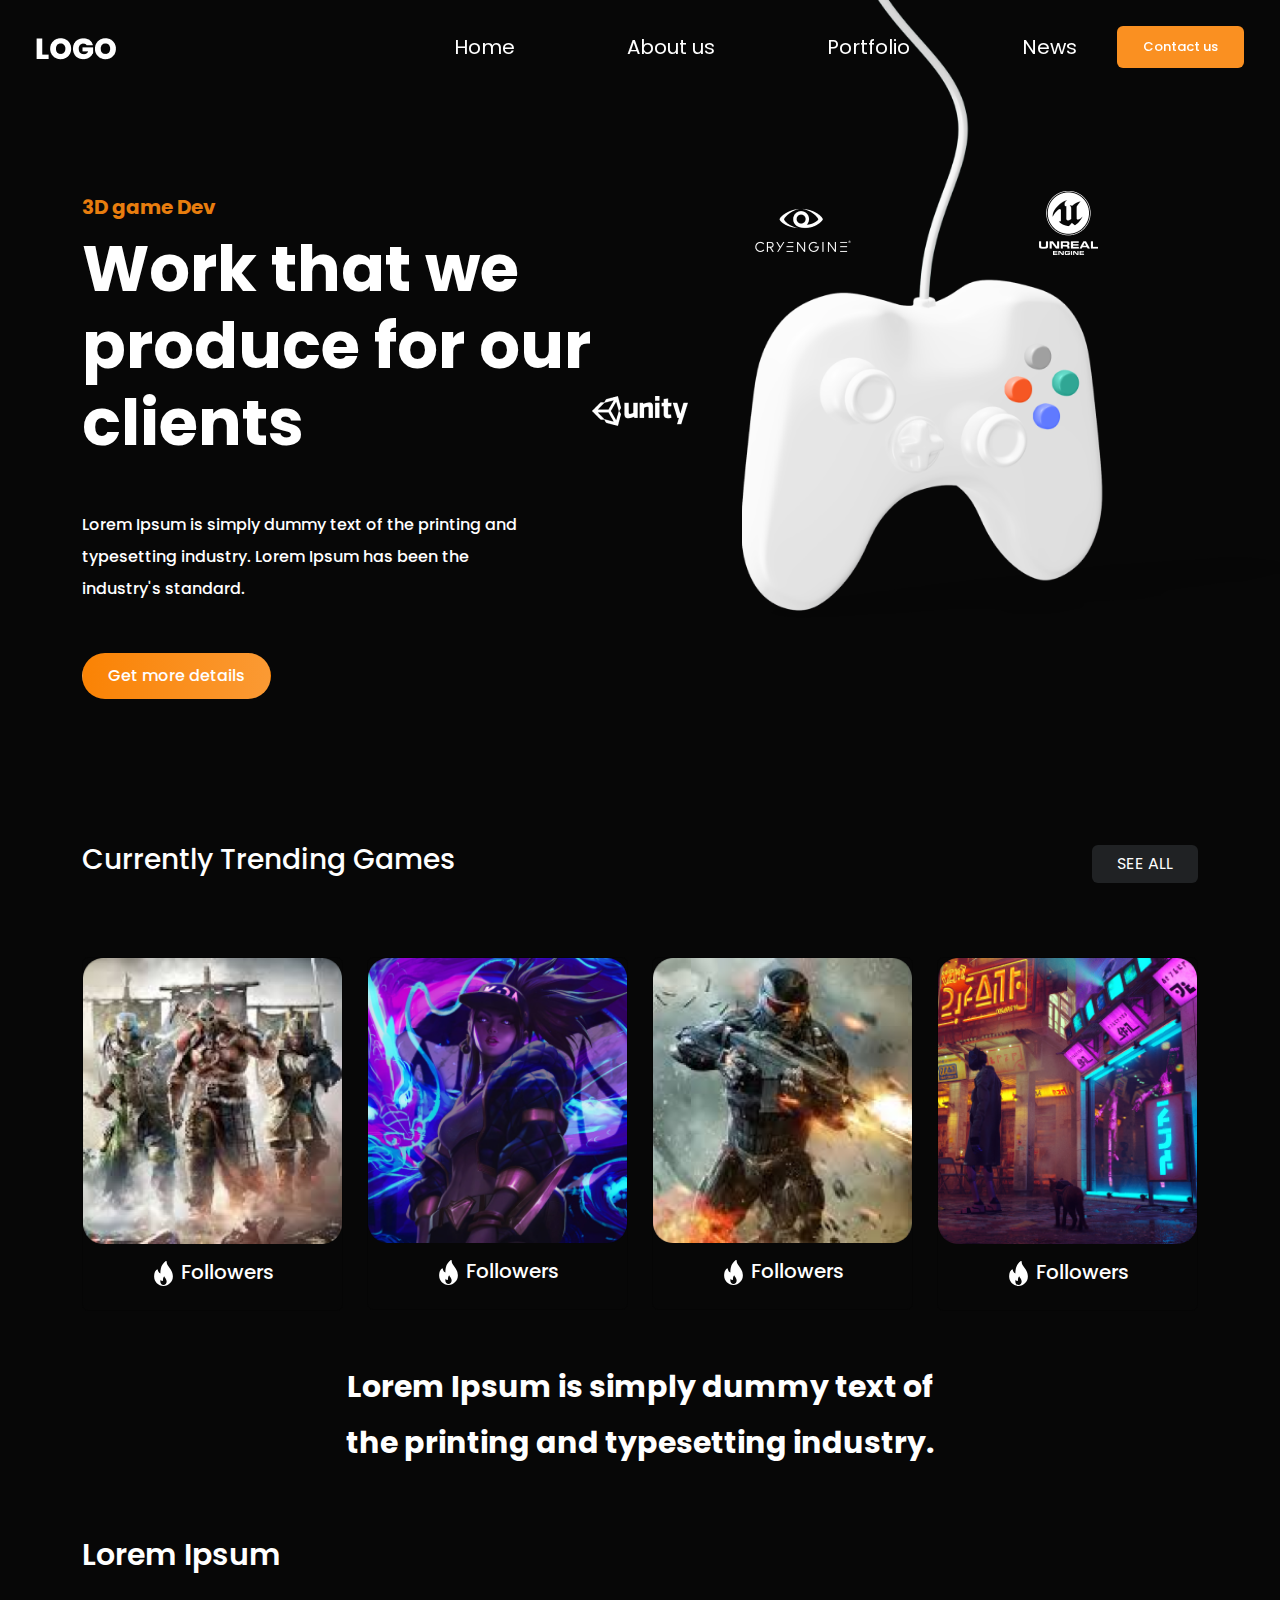
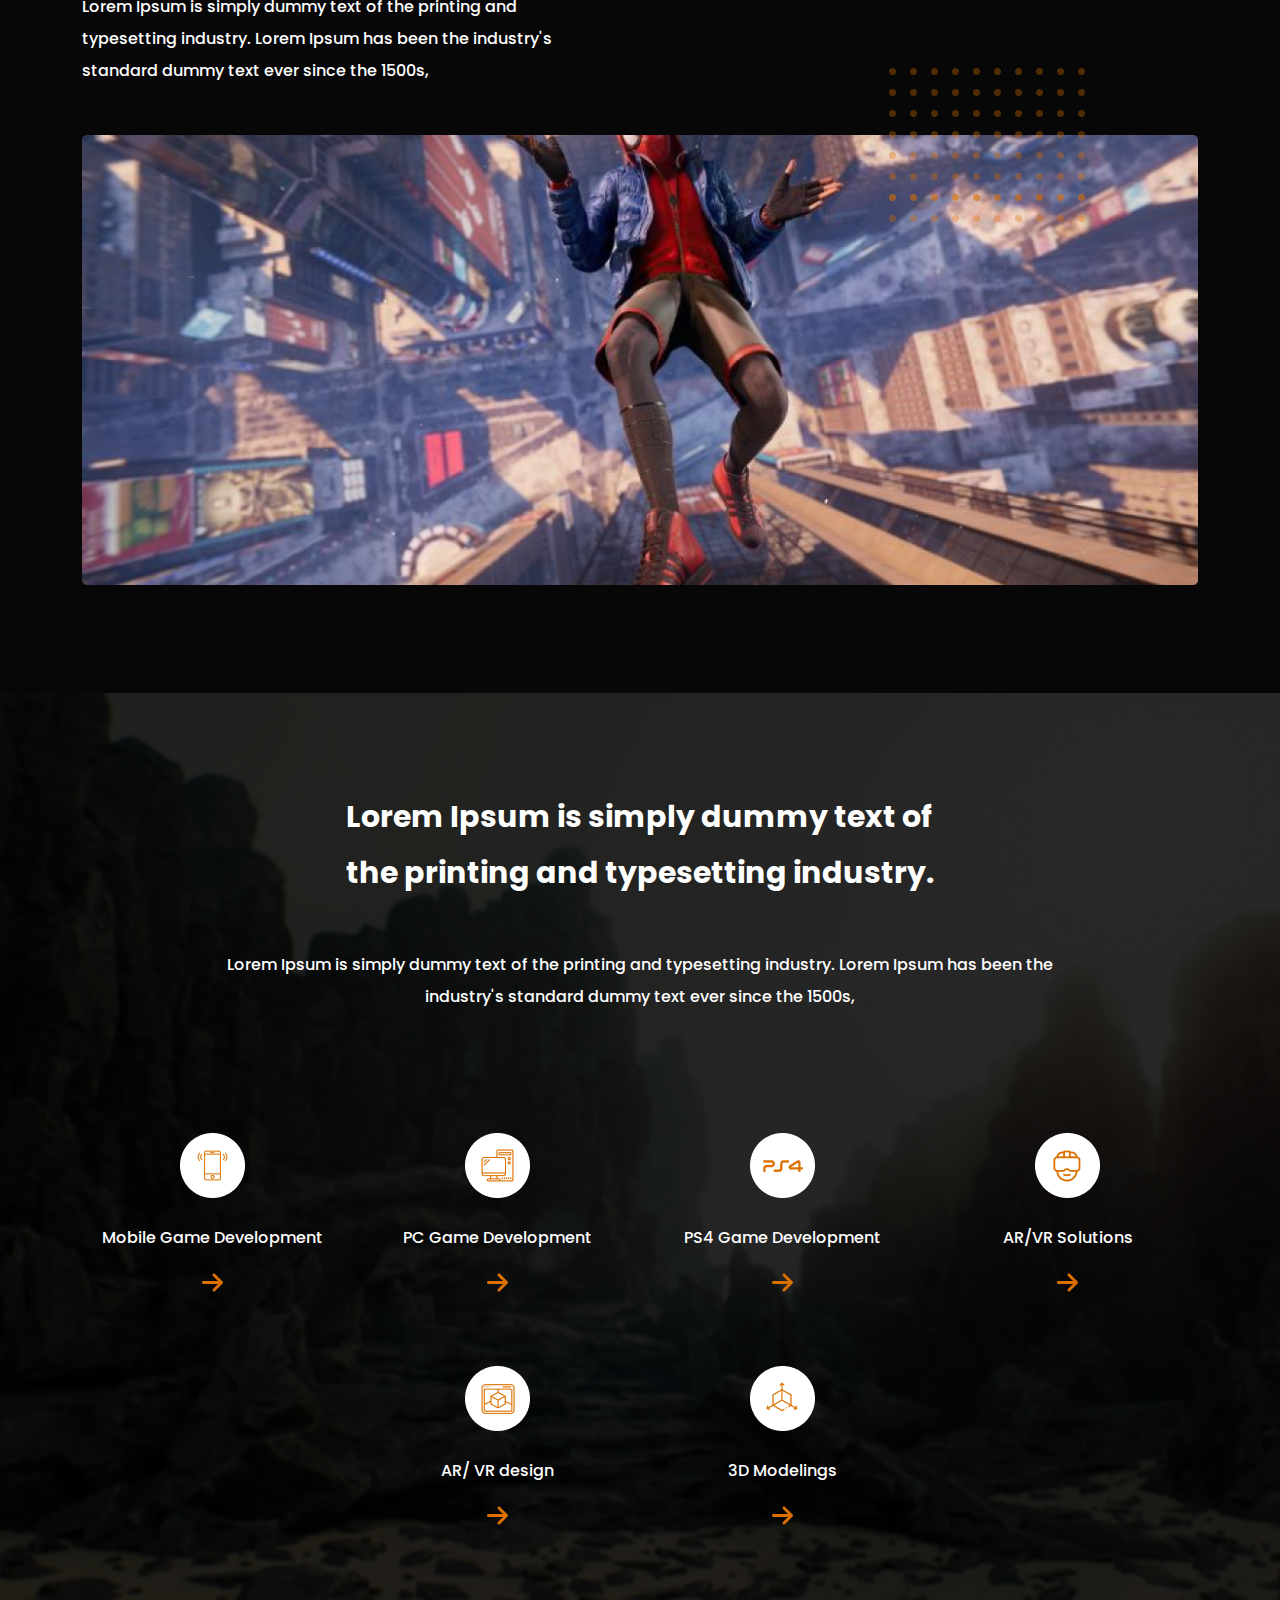
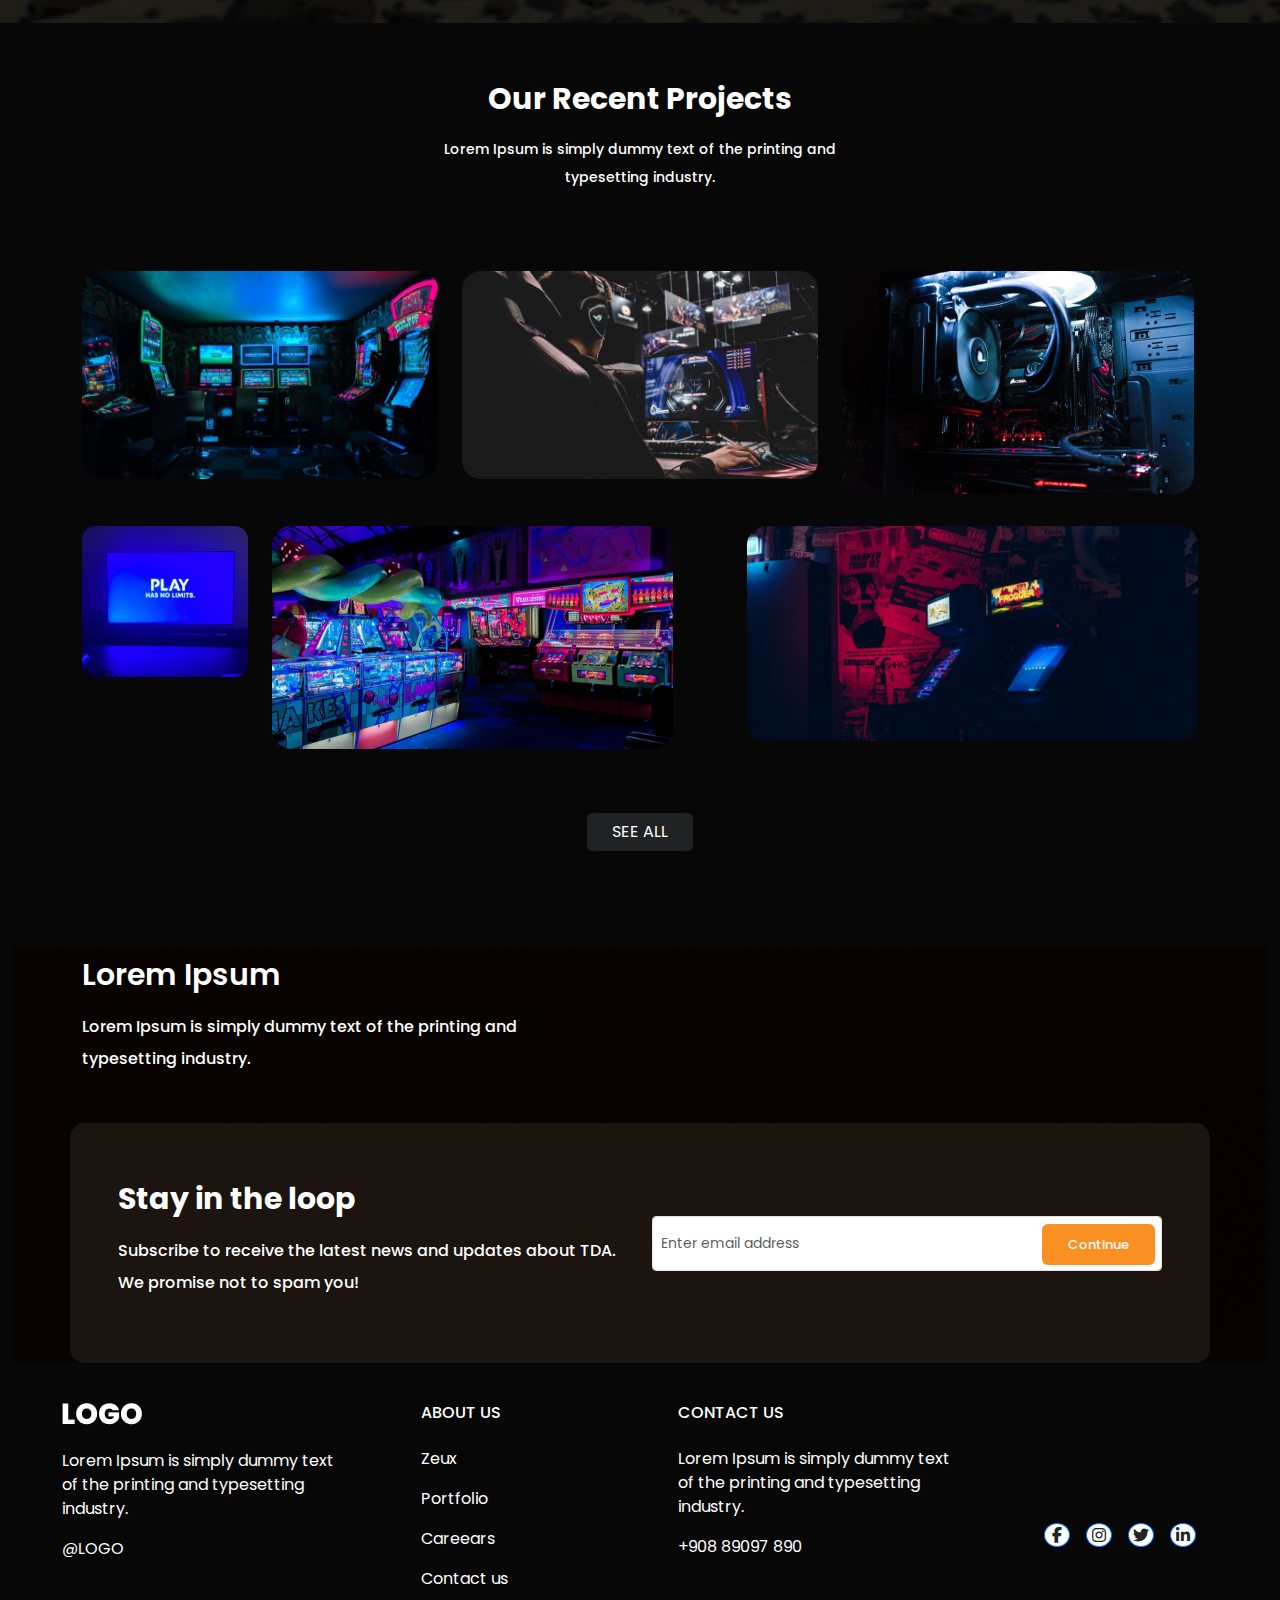
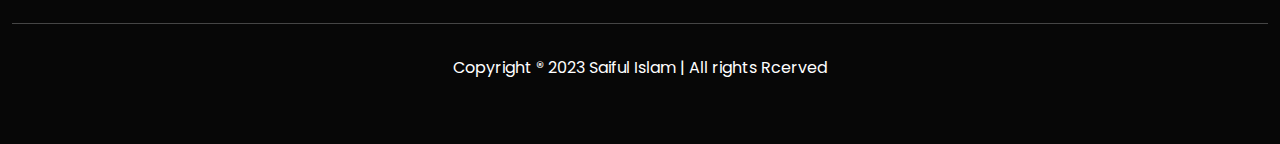
==== commit a9c971e1: "top footer area added" ====
--- a/index.html
+++ b/index.html
@@ -285,8 +285,10 @@
             </h2>
           </div>
           <div class="row align-items-center mt-5 justify-content-start">
-            <h4 class="sec-title fw-semibold text-start">Lorem Ipsum</h4>
-            <p class="subtitle trending-sub mb-5">
+            <h4 class="sec-title fw-semibold text-lg-start text-center">
+              Lorem Ipsum
+            </h4>
+            <p class="subtitle trending-sub mb-5 text-lg-start text-center">
               Lorem Ipsum is simply dummy text of the printing and typesetting
               industry. Lorem Ipsum has been the industry's standard dummy text
               ever since the 1500s,
@@ -529,33 +531,58 @@
                 Our Recent Projects
               </h2>
               <p class="subtitle project-sub text-center">
-                Lorem Ipsum is simply dummy text of the printing and typesetting industry. 
+                Lorem Ipsum is simply dummy text of the printing and typesetting
+                industry.
               </p>
             </div>
             <div class="col-6 col-md-4 col-lg-4 my-3">
-              <img src="assets/images/Rectangle 15.png" alt="" class="img-fluid">
+              <img
+                src="assets/images/Rectangle 15.png"
+                alt=""
+                class="img-fluid"
+              />
             </div>
             <div class="col-6 col-md-4 col-lg-4 my-3">
-              <img src="assets/images/Rectangle 16.png" alt="" class="img-fluid">
+              <img
+                src="assets/images/Rectangle 16.png"
+                alt=""
+                class="img-fluid"
+              />
             </div>
             <div class="col-6 col-md-4 col-lg-4 my-3">
-              <img src="assets/images/Rectangle 17.png" alt="" class="img-fluid">
+              <img
+                src="assets/images/Rectangle 17.png"
+                alt=""
+                class="img-fluid"
+              />
             </div>
             <div class="col-6 col-md-2 col-lg-2 my-3">
-              <img src="assets/images/Rectangle 19.png" alt="" class="img-fluid">
+              <img
+                src="assets/images/Rectangle 19.png"
+                alt=""
+                class="img-fluid"
+              />
             </div>
             <div class="col-6 col-md-5 col-lg-5 my-3">
-              <img src="assets/images/Rectangle 18.png" alt="" class="img-fluid">
+              <img
+                src="assets/images/Rectangle 18.png"
+                alt=""
+                class="img-fluid"
+              />
             </div>
             <div class="col-6 col-md-5 col-lg-5 my-3">
-              <img src="assets/images/Rectangle 20.png" alt="" class="img-fluid">
+              <img
+                src="assets/images/Rectangle 20.png"
+                alt=""
+                class="img-fluid"
+              />
             </div>
             <div class="text-center my-5">
               <button
-              class="btn bg-secondary text-uppercase text-white bg-opacity-25 px-4"
-            >
-              See All
-            </button>
+                class="btn bg-secondary text-uppercase text-white bg-opacity-25 px-4"
+              >
+                See All
+              </button>
             </div>
           </div>
         </div>
@@ -564,6 +591,36 @@
     </main>
     <!-- start footer section -->
     <div class="container-fluid my-5">
+      <section class="footer-top">
+        <div class="container">
+          <div class="row">
+            <h4 class="sec-title fw-semibold text-lg-start text-center">
+              Lorem Ipsum
+            </h4>
+            <p class="subtitle trending-sub mb-5 text-lg-start text-center">
+              Lorem Ipsum is simply dummy text of the printing and typesetting
+              industry.
+            </p>
+            <div class="subscribe-area p-3 p-lg-5">
+              <div class="row align-items-center">
+                <div class="col-12 col-md-6 col-lg-6">
+                  <h2 class="sec-title text-lg-start text-center">Stay in the loop</h2>
+                  <p class="subtitle text-lg-start text-center">
+                    Subscribe to receive the latest news and updates about TDA.
+                    We promise not to spam you!
+                  </p>
+                </div>
+                <div class="col-12 col-md-6 col-lg-6">
+                  <div class="form position-relative mt-4 mt-lg-0">
+                    <input type="text" placeholder="Enter email address" class="form-control form-control-sm py-3">
+                    <button class="btn primary-btn navbtn subs-btn">Continue</button>
+                  </div>
+                </div>
+              </div>
+            </div>
+          </div>
+        </div>
+      </section>
       <footer class="text-center text-lg-start text-white">
         <div class="container-fluid p-4 pb-0">
           <div class="row">
--- a/styles.css
+++ b/styles.css
@@ -10,7 +10,8 @@
 5. hero section
 6. Trending section
 7. Services section
-#. footer section
+8. footer top
+9. footer section
 0. responsive
  
  **********************************************/
@@ -164,7 +165,24 @@
   margin-top: 108px;
 }
 
-/************* #. footer section *************/
+/************* 8. footer top *************/
+.footer-top {
+  background-image: url("assets/images/footer-topbg.png");
+  background-repeat: no-repeat;
+}
+
+.subscribe-area {
+  border-radius: 15px;
+  background: #1C140F;
+}
+
+.subs-btn {
+  position: absolute;
+  top: 8px;
+  right: 7px;
+}
+
+/************* 9. footer section *************/
 .btn-floating {
   width: 24px;
   height: 24px;
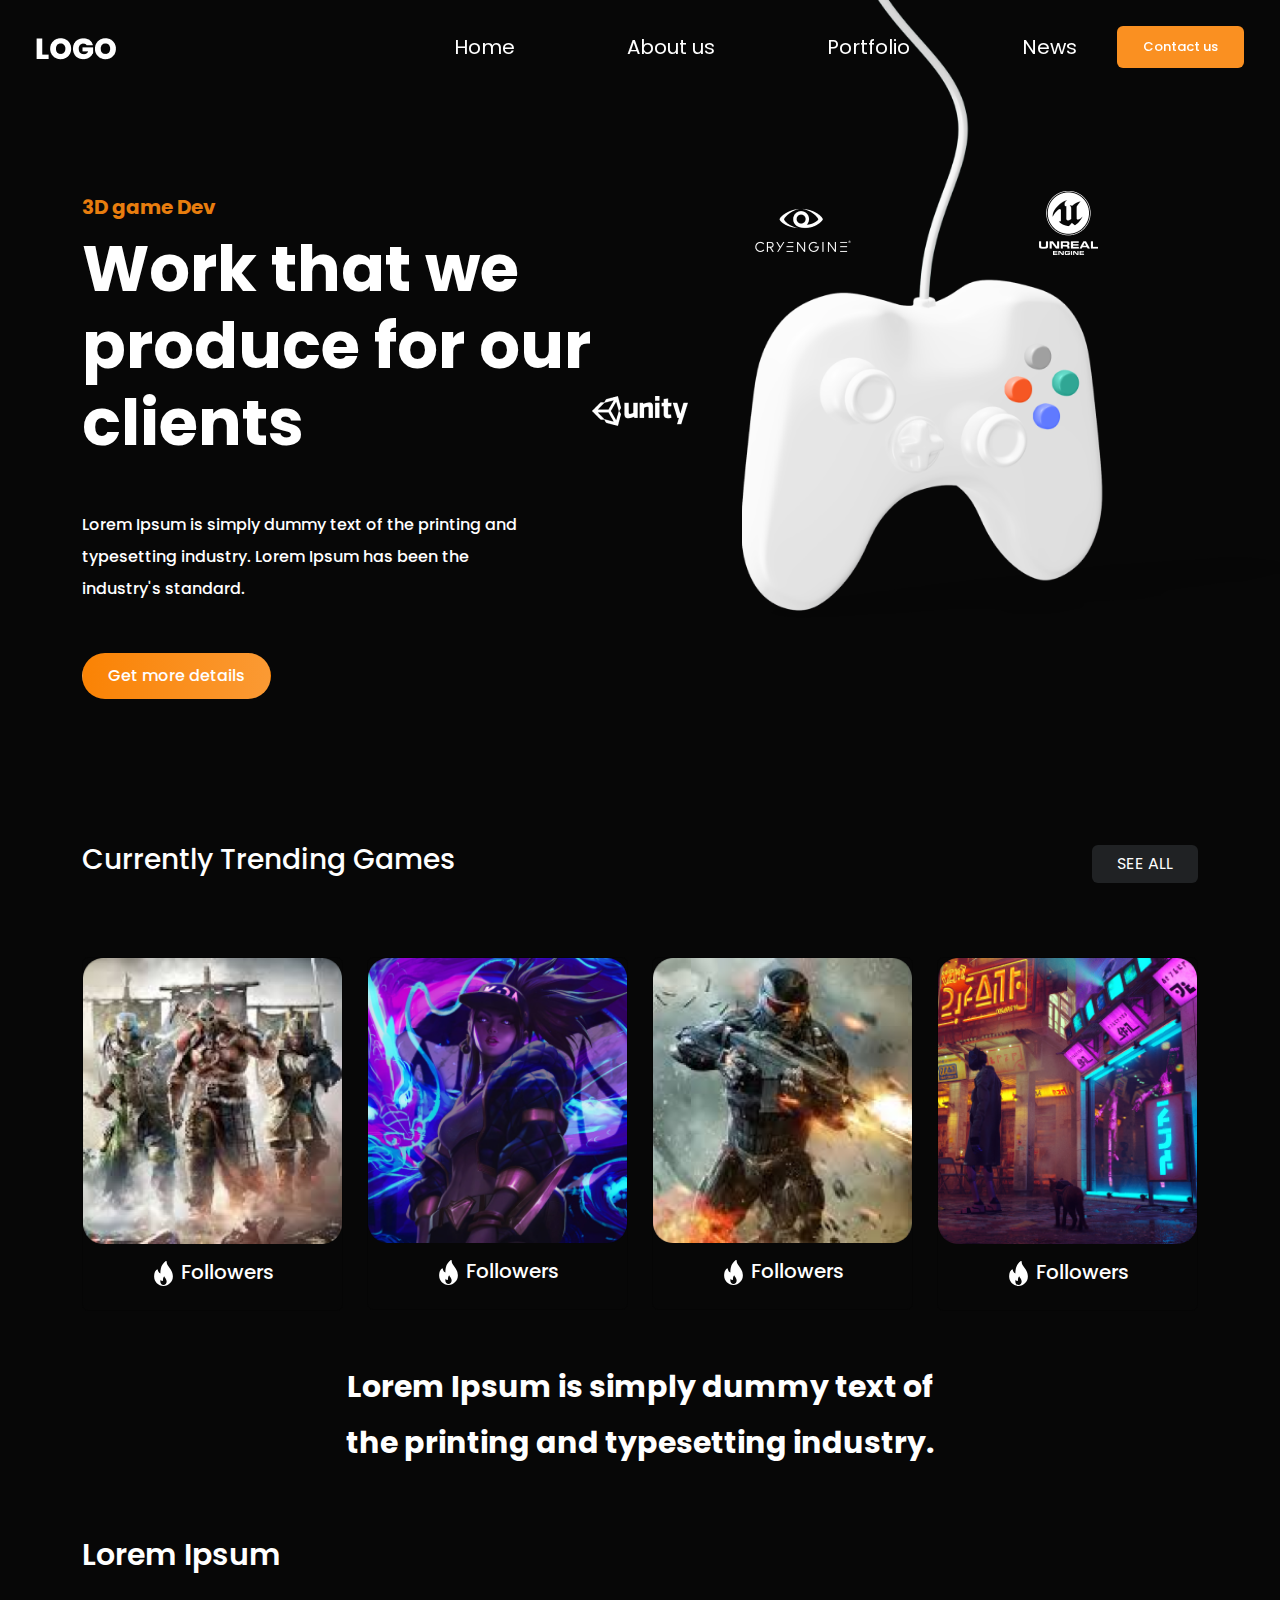
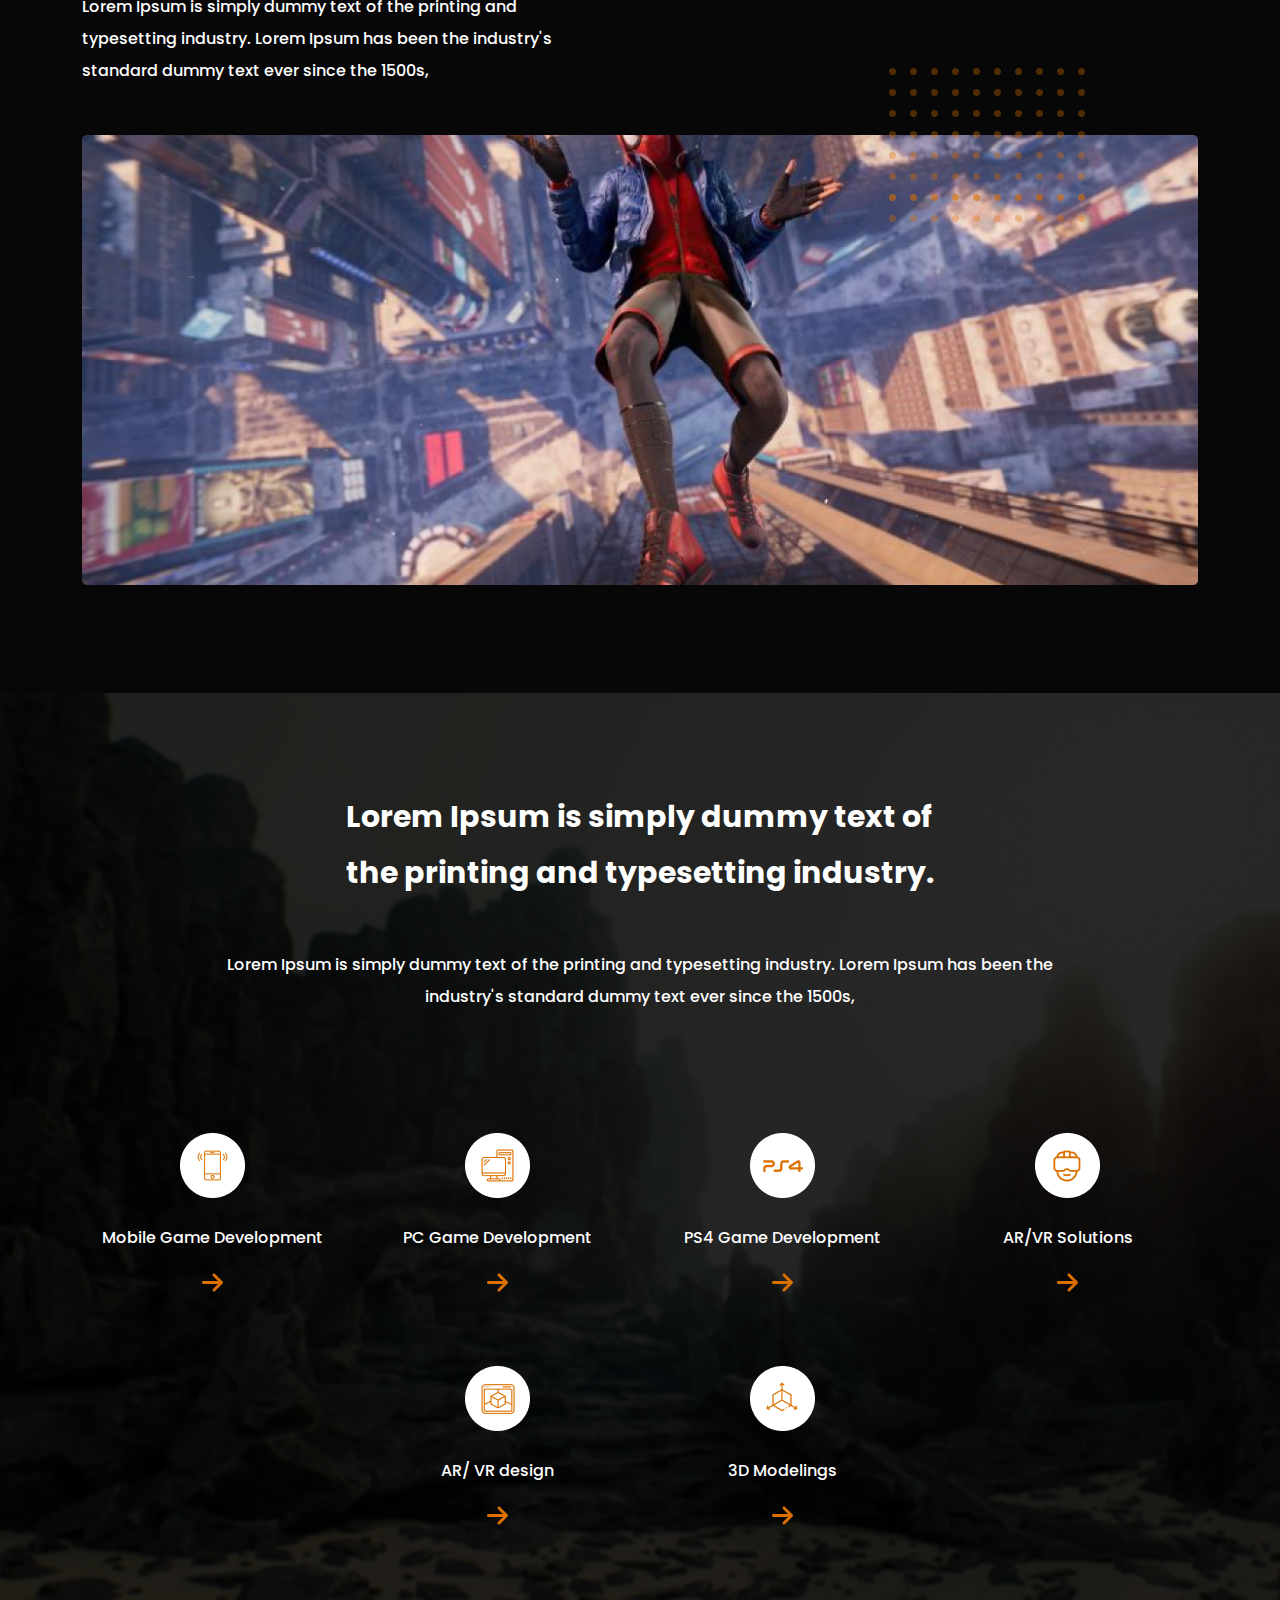
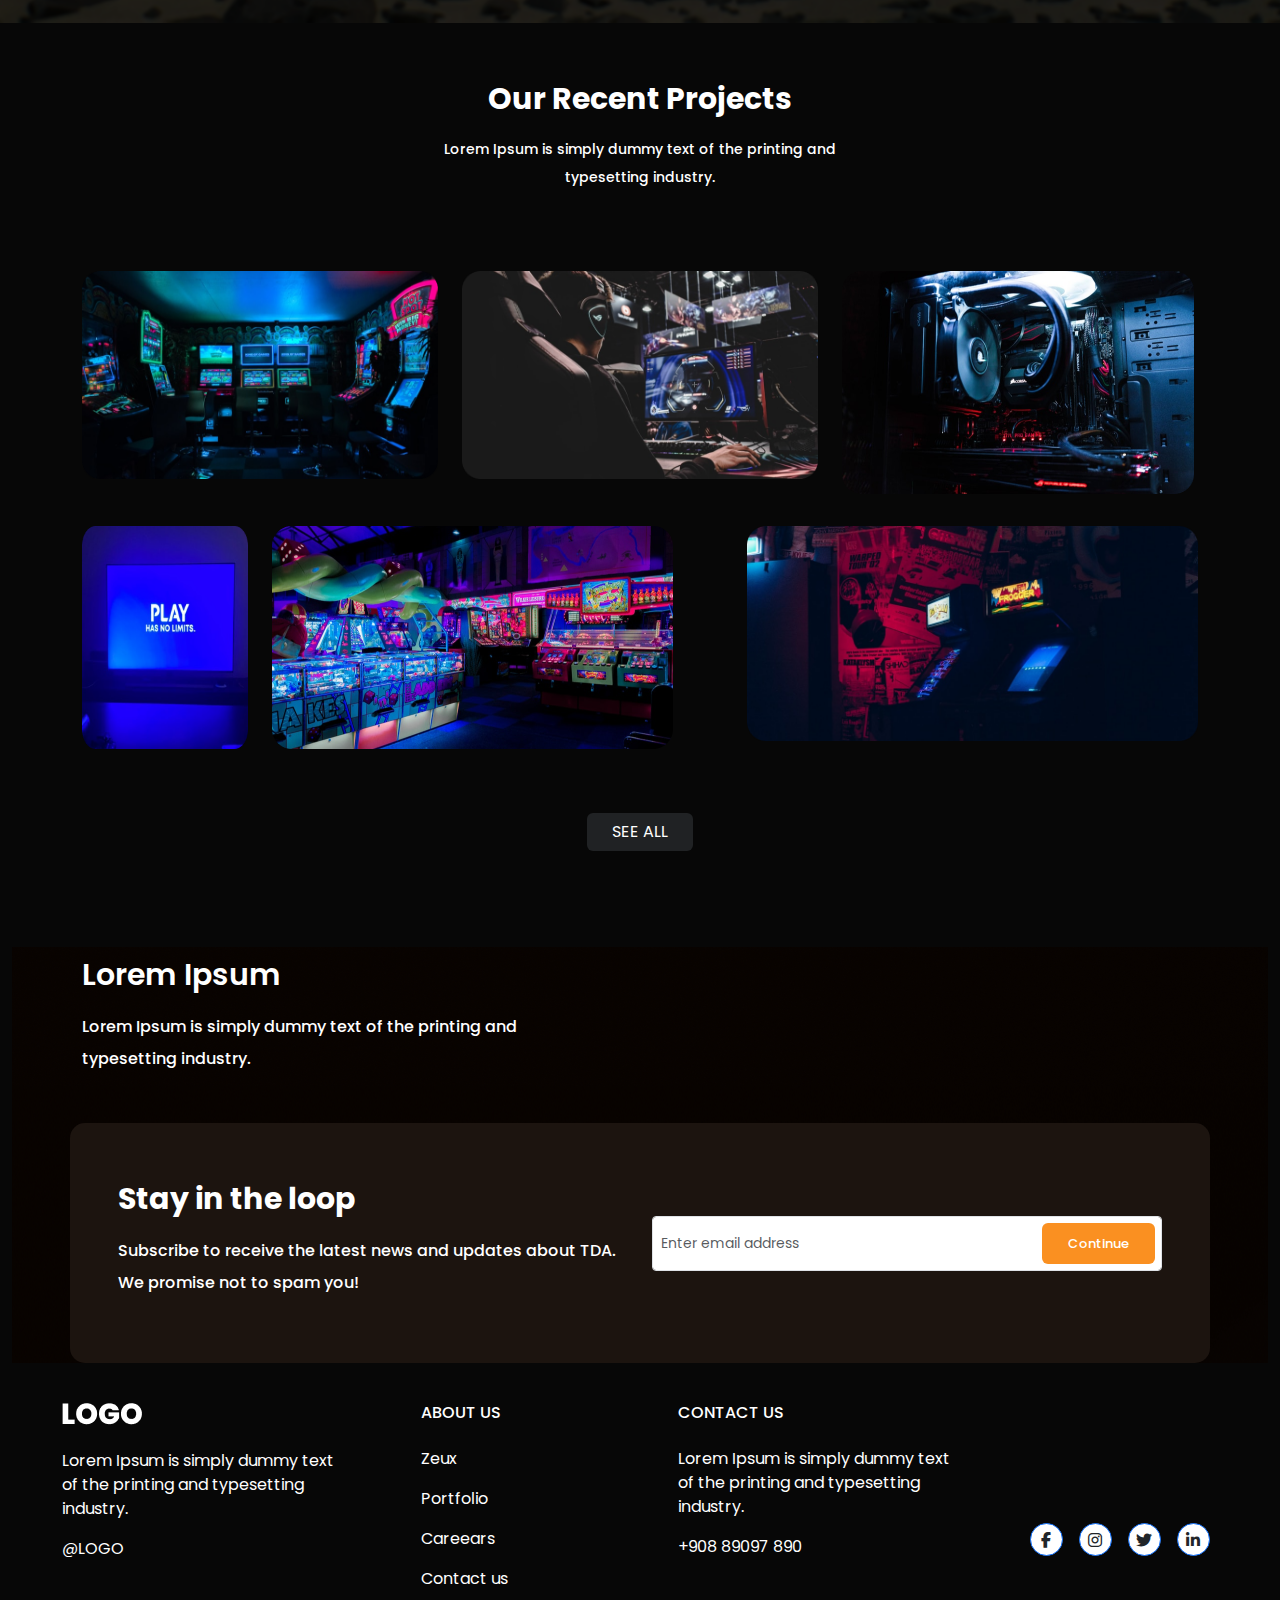
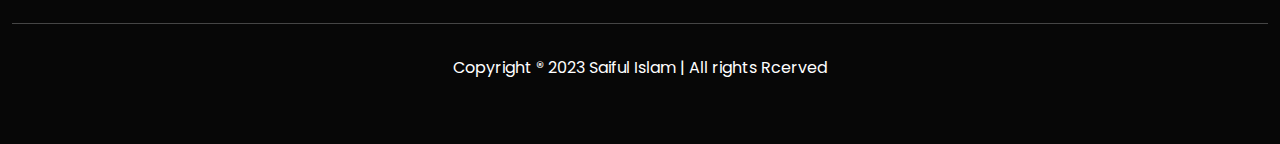
==== commit 936fa464: "about hero section added" ====
--- a/index.html
+++ b/index.html
@@ -55,12 +55,12 @@
                   <a
                     class="nav-link active text-white"
                     aria-current="page"
-                    href="#"
-                    >Home</a
-                  >
+                    href="index.html"
+                    >Home</a>
                 </li>
                 <li class="nav-item me-lg-5 pe-lg-5">
-                  <a class="nav-link text-white" href="#">About us</a>
+                  <a class="nav-link active text-white"
+                  aria-current="page" href="about.html">About us</a>
                 </li>
                 <li class="nav-item me-lg-5 pe-lg-5">
                   <a class="nav-link text-white" href="#">Portfolio</a>
@@ -560,7 +560,7 @@
               <img
                 src="assets/images/Rectangle 19.png"
                 alt=""
-                class="img-fluid"
+                class="img-fluid h-100"
               />
             </div>
             <div class="col-6 col-md-5 col-lg-5 my-3">
--- a/styles.css
+++ b/styles.css
@@ -12,8 +12,8 @@
 7. Services section
 8. footer top
 9. footer section
+10. About Hero
 0. responsive
- 
  **********************************************/
 
 /************* 1. Default css ************/
@@ -80,6 +80,10 @@
   background: #fff;
   color: var(--primary-color);
   border: 1px solid var(--primary-color);
+}
+
+.current {
+  color: var(--primary-color);
 }
 
 /************* 4. Header section *************/
@@ -178,21 +182,36 @@
 
 .subs-btn {
   position: absolute;
-  top: 8px;
+  top: 7px;
   right: 7px;
 }
 
 /************* 9. footer section *************/
 .btn-floating {
-  width: 24px;
-  height: 24px;
+  width: 33px;
+  height: 33px;
   border-radius: 50%;
   background: #fff;
+  transition: .3s;
+}
+
+.btn-floating:hover {
+  background: var(--primary-color) !important;
+}
+
+/************* 10. About Hero *************/
+.about-h-bg {
+  background-image: url("assets/images/about-h-bg.png");
+  background-position: center;
+  background-repeat: no-repeat;
+  background-size: cover;
+  height: 656px;
+  width: 100%;
 }
 
 /************* 0. responsive *************/
 @media (min-width: 769px) {
-  .hero-p {
+  .hero-p, .about-h-title {
     width: 85%;
   }
 
@@ -242,10 +261,18 @@
   .heroimg {
     left: 122px;
   }
+
+  .about-h-bg {
+    height: 520px;
+  }
 }
 
 @media (max-width: 426px) {
   .heroimg {
     left: 68px;
   }
-}
+
+  .about-h-bg {
+    height: 310px;
+  }
+}
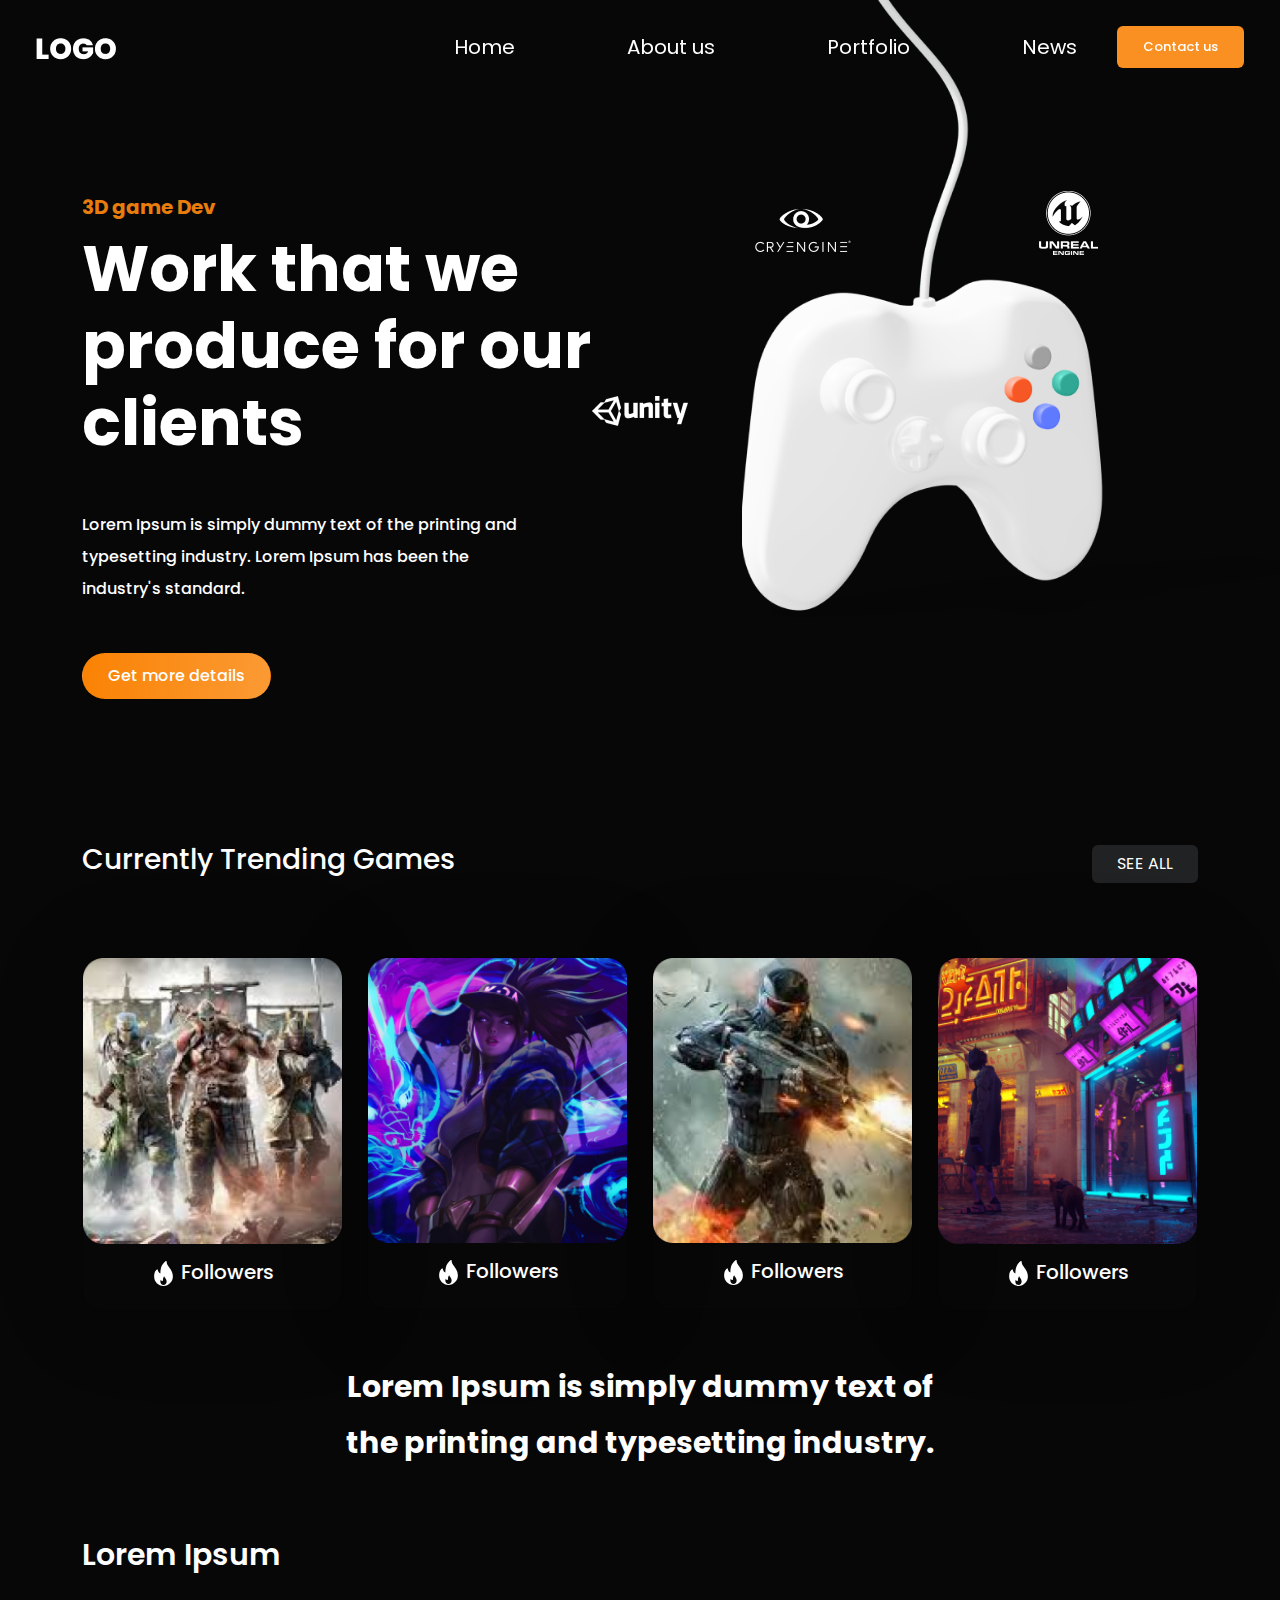
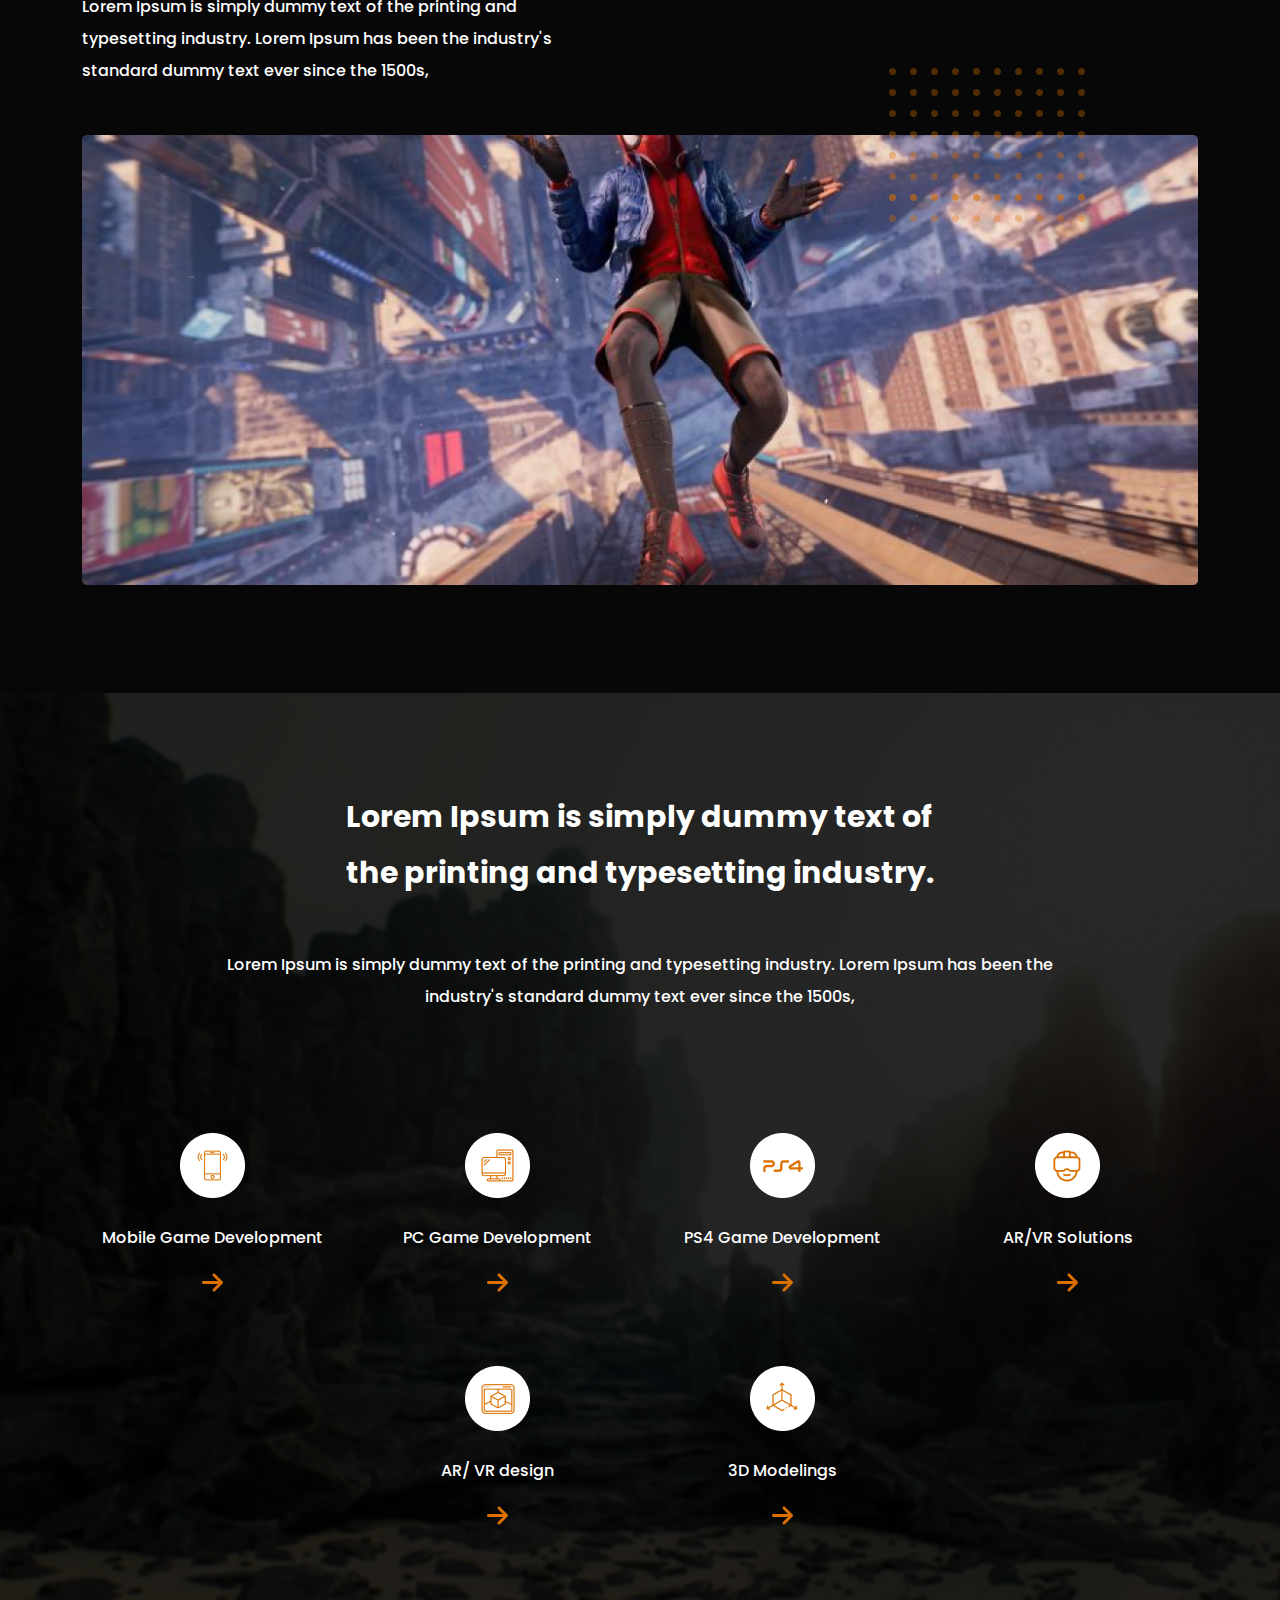
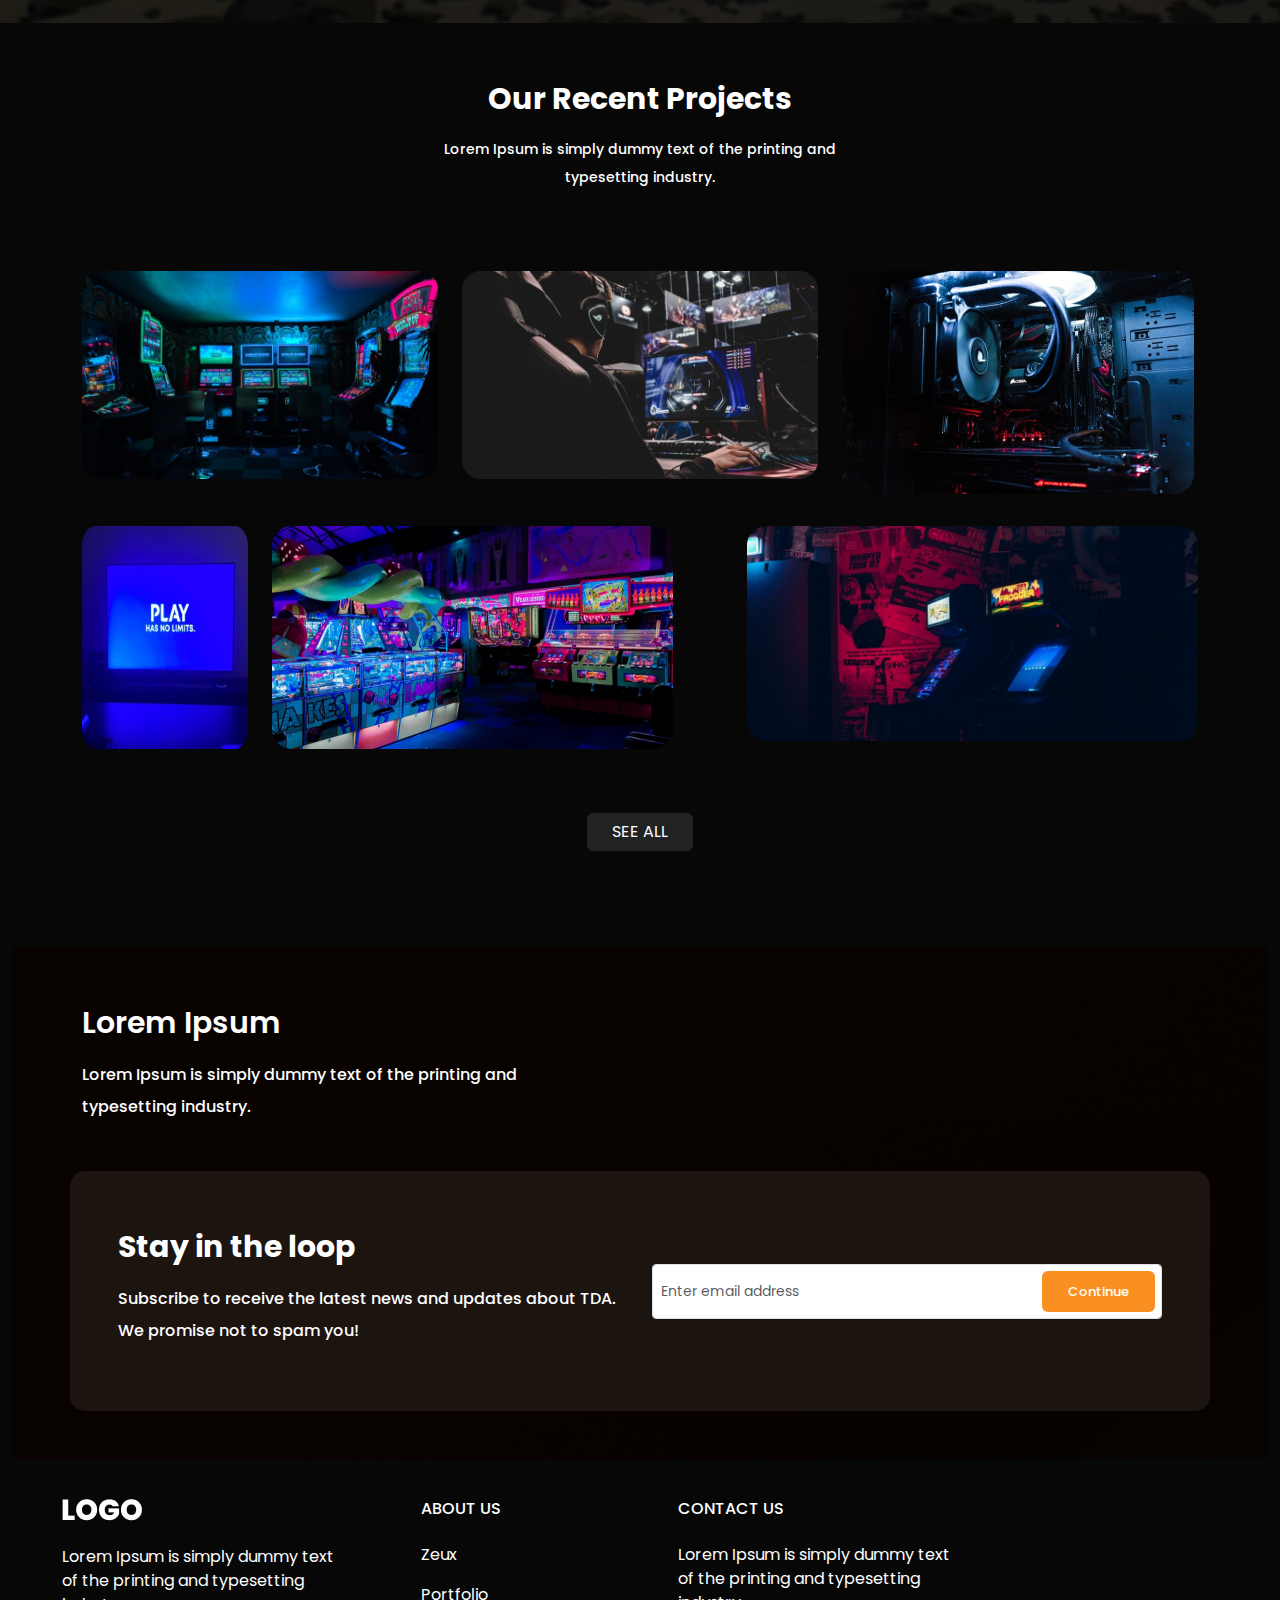
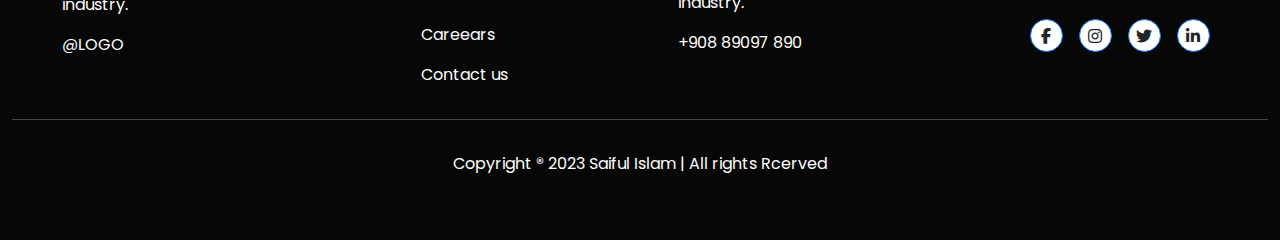
==== commit c7886d4b: "work section successfully added" ====
--- a/index.html
+++ b/index.html
@@ -591,7 +591,7 @@
     </main>
     <!-- start footer section -->
     <div class="container-fluid my-5">
-      <section class="footer-top">
+      <section class="footer-top py-5">
         <div class="container">
           <div class="row">
             <h4 class="sec-title fw-semibold text-lg-start text-center">
--- a/styles.css
+++ b/styles.css
@@ -13,6 +13,7 @@
 8. footer top
 9. footer section
 10. About Hero
+11. Work section
 0. responsive
  **********************************************/
 
@@ -177,7 +178,7 @@
 
 .subscribe-area {
   border-radius: 15px;
-  background: #1C140F;
+  background: #1c140f;
 }
 
 .subs-btn {
@@ -192,7 +193,7 @@
   height: 33px;
   border-radius: 50%;
   background: #fff;
-  transition: .3s;
+  transition: 0.3s;
 }
 
 .btn-floating:hover {
@@ -209,9 +210,35 @@
   width: 100%;
 }
 
+/************* 11. Work section *************/
+.card {
+  border-radius: 20px;
+  background: #1c140f;
+  box-shadow: 0px 4px 94px 0px rgba(0, 0, 0, 0.15);
+}
+
+.wrk-c-title {
+  width: 140px;
+  padding: 8px 13px;
+  color: #fff;
+  font-size: 14px;
+  font-weight: 400;
+  border-radius: 8px;
+  background: rgba(176, 0, 220, 0.11);
+}
+
+.card-s-title {
+  font-size: 14px;
+}
+
+.c-title3 {
+  background: rgba(0, 220, 141, 0.11) !important;
+}
+
 /************* 0. responsive *************/
 @media (min-width: 769px) {
-  .hero-p, .about-h-title {
+  .hero-p,
+  .about-h-title {
     width: 85%;
   }
 
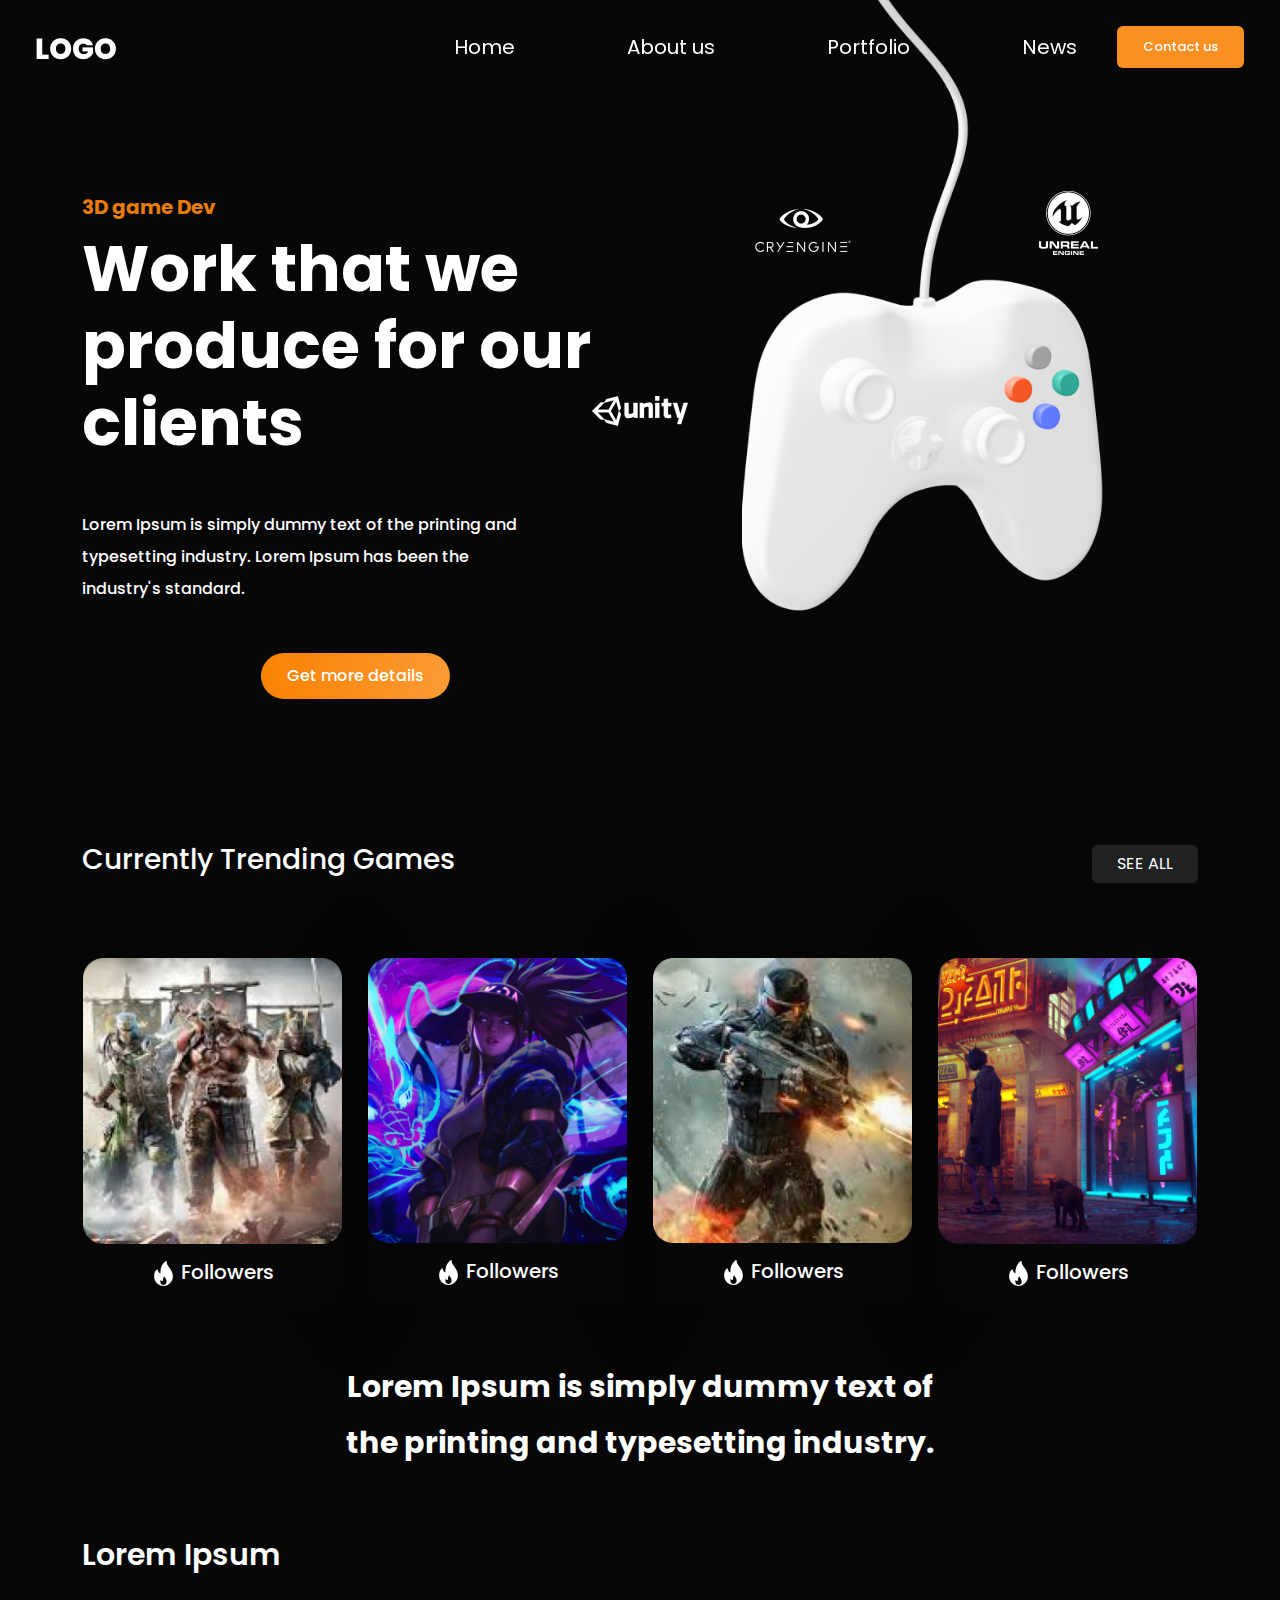
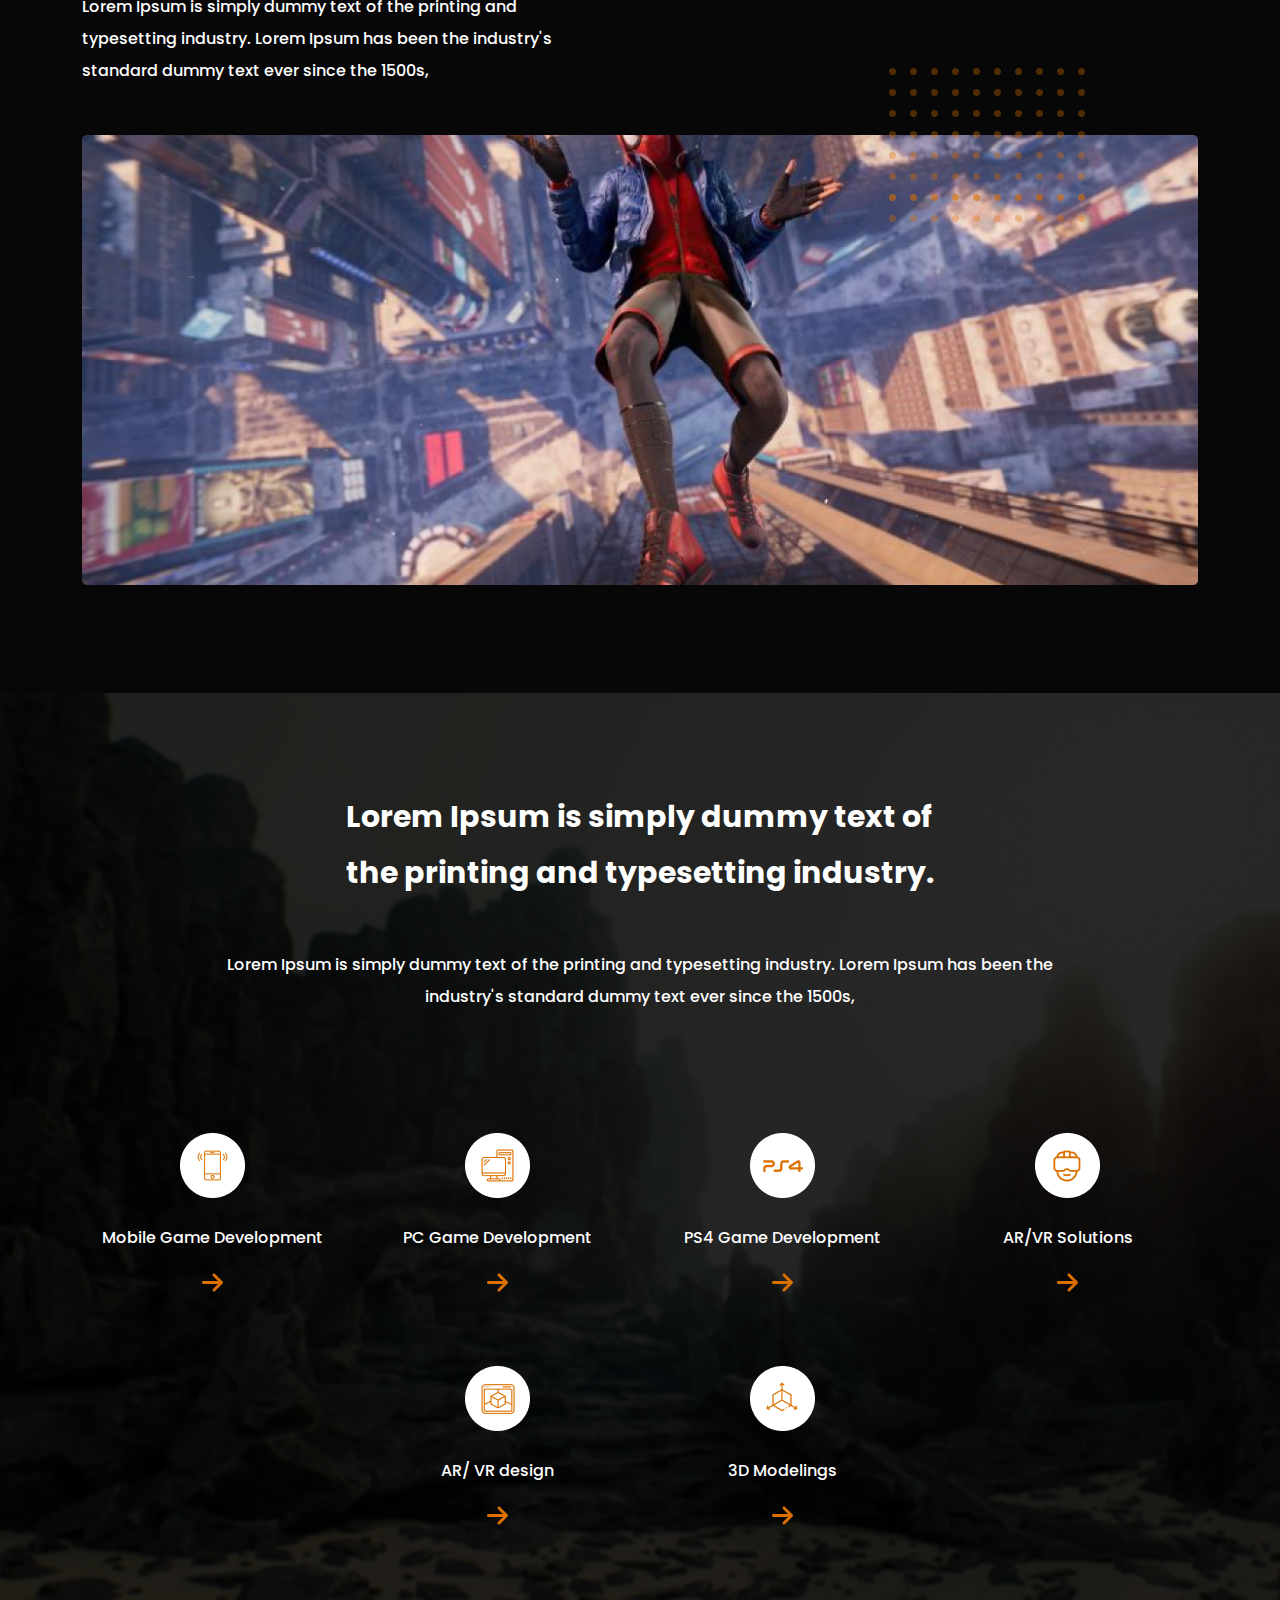
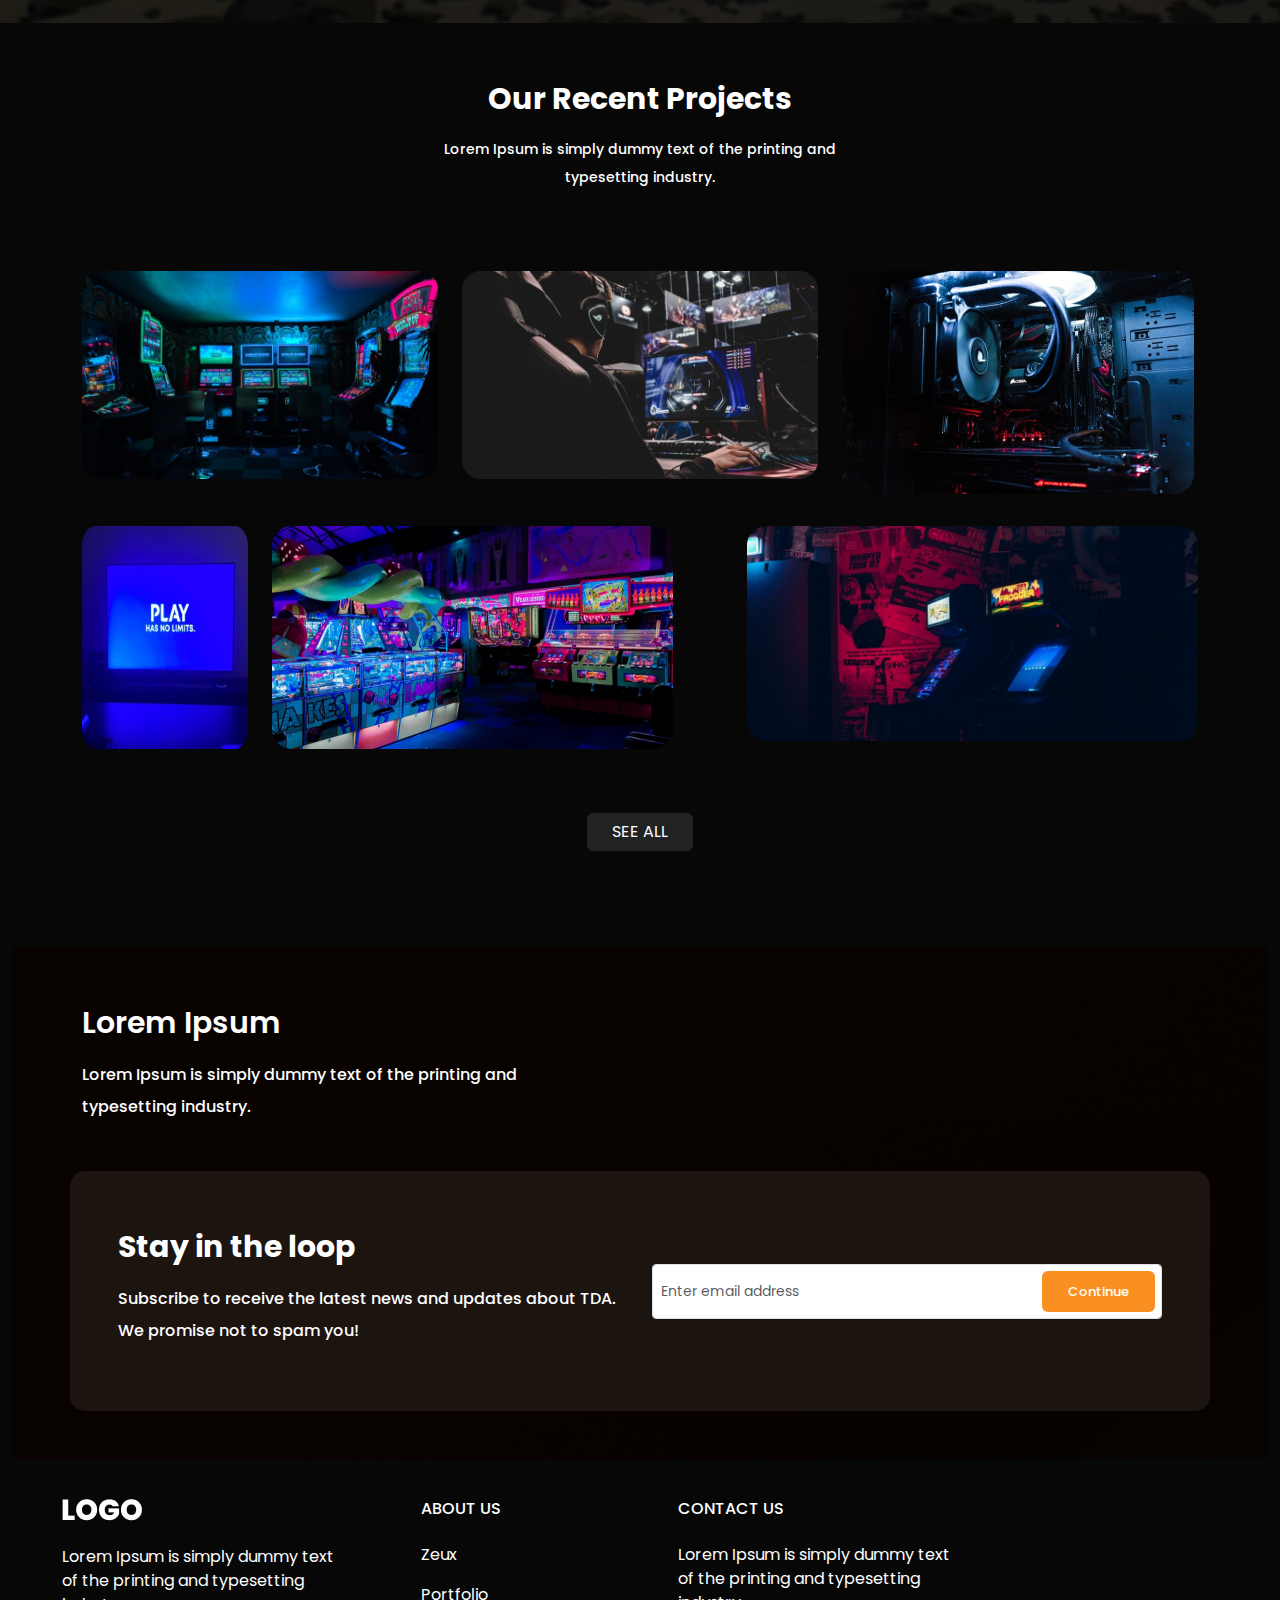
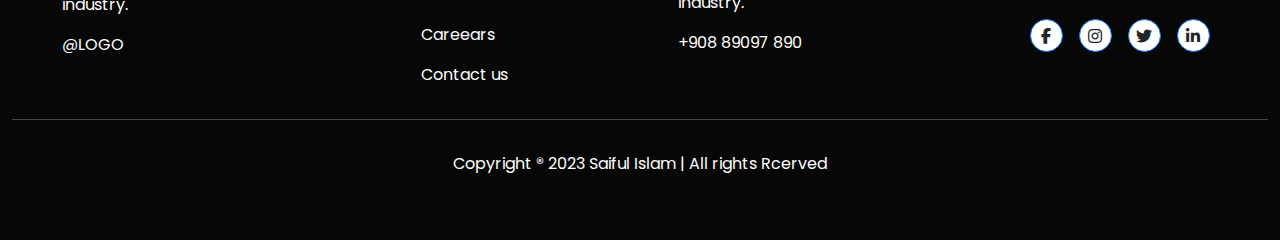
==== commit 207a6eef: "news hero section added" ====
--- a/index.html
+++ b/index.html
@@ -63,10 +63,10 @@
                   aria-current="page" href="about.html">About us</a>
                 </li>
                 <li class="nav-item me-lg-5 pe-lg-5">
-                  <a class="nav-link text-white" href="#">Portfolio</a>
+                  <a class="nav-link text-white" href="services.html">Portfolio</a>
                 </li>
                 <li class="nav-item me-lg-3 pe-lg-3 mb-lg-0 mb-md-3 mb-3">
-                  <a class="nav-link text-white" href="#">News</a>
+                  <a class="nav-link text-white" href="news.html">News</a>
                 </li>
                 <button class="btn primary-btn navbtn">Contact us</button>
               </ul>
@@ -645,7 +645,7 @@
                 <a class="text-white">Zeux</a>
               </p>
               <p>
-                <a class="text-white">Portfolio</a>
+                <a href="services.html" class="text-white">Portfolio</a>
               </p>
               <p>
                 <a class="text-white">Careears</a>
--- a/styles.css
+++ b/styles.css
@@ -14,6 +14,10 @@
 9. footer section
 10. About Hero
 11. Work section
+12. team section
+13. Counter section
+14. Customer section
+15. News Hero
 0. responsive
  **********************************************/
 
@@ -42,7 +46,7 @@
 /************* 2. Variable *************/
 :root {
   --primary-color: #fa9021;
-  --secondary-color: #e87d0e;
+  --secondary-color: #dc7000;
 }
 
 /************* 3. reusable css *************/
@@ -66,7 +70,7 @@
 }
 
 .primary-btn {
-  display: inline-flex;
+  display: flex;
   padding: 10px 25px;
   justify-content: center;
   align-items: center;
@@ -85,6 +89,12 @@
 
 .current {
   color: var(--primary-color);
+}
+
+.blog-btn {
+  background-color: var(--secondary-color) !important;
+  border-radius: 1px !important;
+  padding-inline: 2rem;
 }
 
 /************* 4. Header section *************/
@@ -235,7 +245,148 @@
   background: rgba(0, 220, 141, 0.11) !important;
 }
 
+.work-bottom {
+  background: #1c140f;
+}
+
+.w-b-s {
+  font-size: 28px !important;
+}
+
+/************* 12. team section *************/
+.team-title {
+  color: #e8e8e8;
+  font-size: 16px;
+  font-style: normal;
+  font-weight: 300;
+  line-height: 202.5%;
+}
+
+/************* 13. Counter section *************/
+.counter-sec {
+  border-radius: 10px;
+  background: #1c140f;
+  padding-block: 2rem;
+}
+
+.couter-wrap {
+  display: flex;
+  gap: 36px;
+  align-items: center;
+  justify-content: center;
+  padding: 30px 0;
+  border-right: 2px solid #eeeff2;
+}
+
+.counter-icon {
+  color: #f53838;
+  background-color: #ffecec;
+  width: 50px;
+  height: 50px;
+  border-radius: 50px;
+  display: flex;
+  justify-content: center;
+  align-items: center;
+}
+
+.counter-icon i {
+  font-size: 18px;
+}
+
+.count-txt h4 {
+  font-size: 25px;
+  line-height: 30px;
+}
+
+.count-txt p {
+  font-size: 20px;
+}
+
+.counter-3 {
+  border: none;
+}
+
+/************* 14. Customer section *************/
+.customer-section {
+  background: #1c140f;
+}
+
+.customer-wraper {
+  display: flex;
+  justify-content: space-between;
+}
+
+.testimonial {
+  border: 2px solid #dddddd;
+  flex-basis: 31%;
+  border-radius: 10px;
+  padding: 30px;
+}
+
+.testimonial:hover {
+  border: 2px solid #dc7000;
+}
+
+.testimonial-top {
+  display: flex;
+  justify-content: space-between;
+  align-items: center;
+  margin-bottom: 10px;
+}
+
+.feedback {
+  display: flex;
+  gap: 20px;
+  align-items: center;
+}
+
+.feedback img {
+  width: 50px;
+}
+
+.customer-name h4 {
+  font-size: 18px;
+  font-weight: 500;
+  line-height: 30px;
+}
+
+.customer-name p {
+  font-size: 14px;
+}
+
+.rating p i {
+  color: #fea250;
+  padding-left: 10px;
+}
+
+.testimonial-bottom p {
+  color: #0b132a;
+}
+
+/************* 15. News Hero *************/
+.serch-form {
+  border-radius: 10px;
+  background: #1c140f;
+  padding: 10px;
+  padding-left: 3.5rem;
+  border: none;
+  color: #fff;
+}
+
+.search-i {
+  position: absolute;
+  color: #dfdbdb;
+  left: 38%;
+  top: 12px;
+}
+
 /************* 0. responsive *************/
+@media (max-width: 992px) {
+  .customer-wraper {
+    flex-wrap: wrap;
+  }
+}
+
 @media (min-width: 769px) {
   .hero-p,
   .about-h-title {
@@ -265,6 +416,19 @@
     margin-inline: auto;
     font-size: 14px;
   }
+
+  .w-b-s {
+    width: 73%;
+  }
+
+  .w-b-s-t {
+    width: 74%;
+  }
+
+  .customer-title-h {
+    width: 35%;
+    margin-inline: auto;
+  }
 }
 
 @media (max-width: 769px) {
@@ -292,6 +456,12 @@
   .about-h-bg {
     height: 520px;
   }
+
+  .customer-wraper {
+    flex-direction: column;
+    align-items: center;
+    gap: 3rem;
+  }
 }
 
 @media (max-width: 426px) {
@@ -302,4 +472,33 @@
   .about-h-bg {
     height: 310px;
   }
-}
+
+  .counter-sec {
+    padding-block: 0.8rem;
+  }
+
+  .couter-wrap {
+    flex-direction: column;
+    align-items: center;
+    text-align: center;
+    border: none;
+  }
+
+  .counter-icon {
+    width: 38px;
+    height: 38px;
+  }
+
+  .counter-icon i {
+    font-size: 16px;
+  }
+
+  .count-txt h4 {
+    font-size: 20px;
+    line-height: 20px;
+  }
+
+  .count-txt p {
+    font-size: 16px;
+  }
+}
